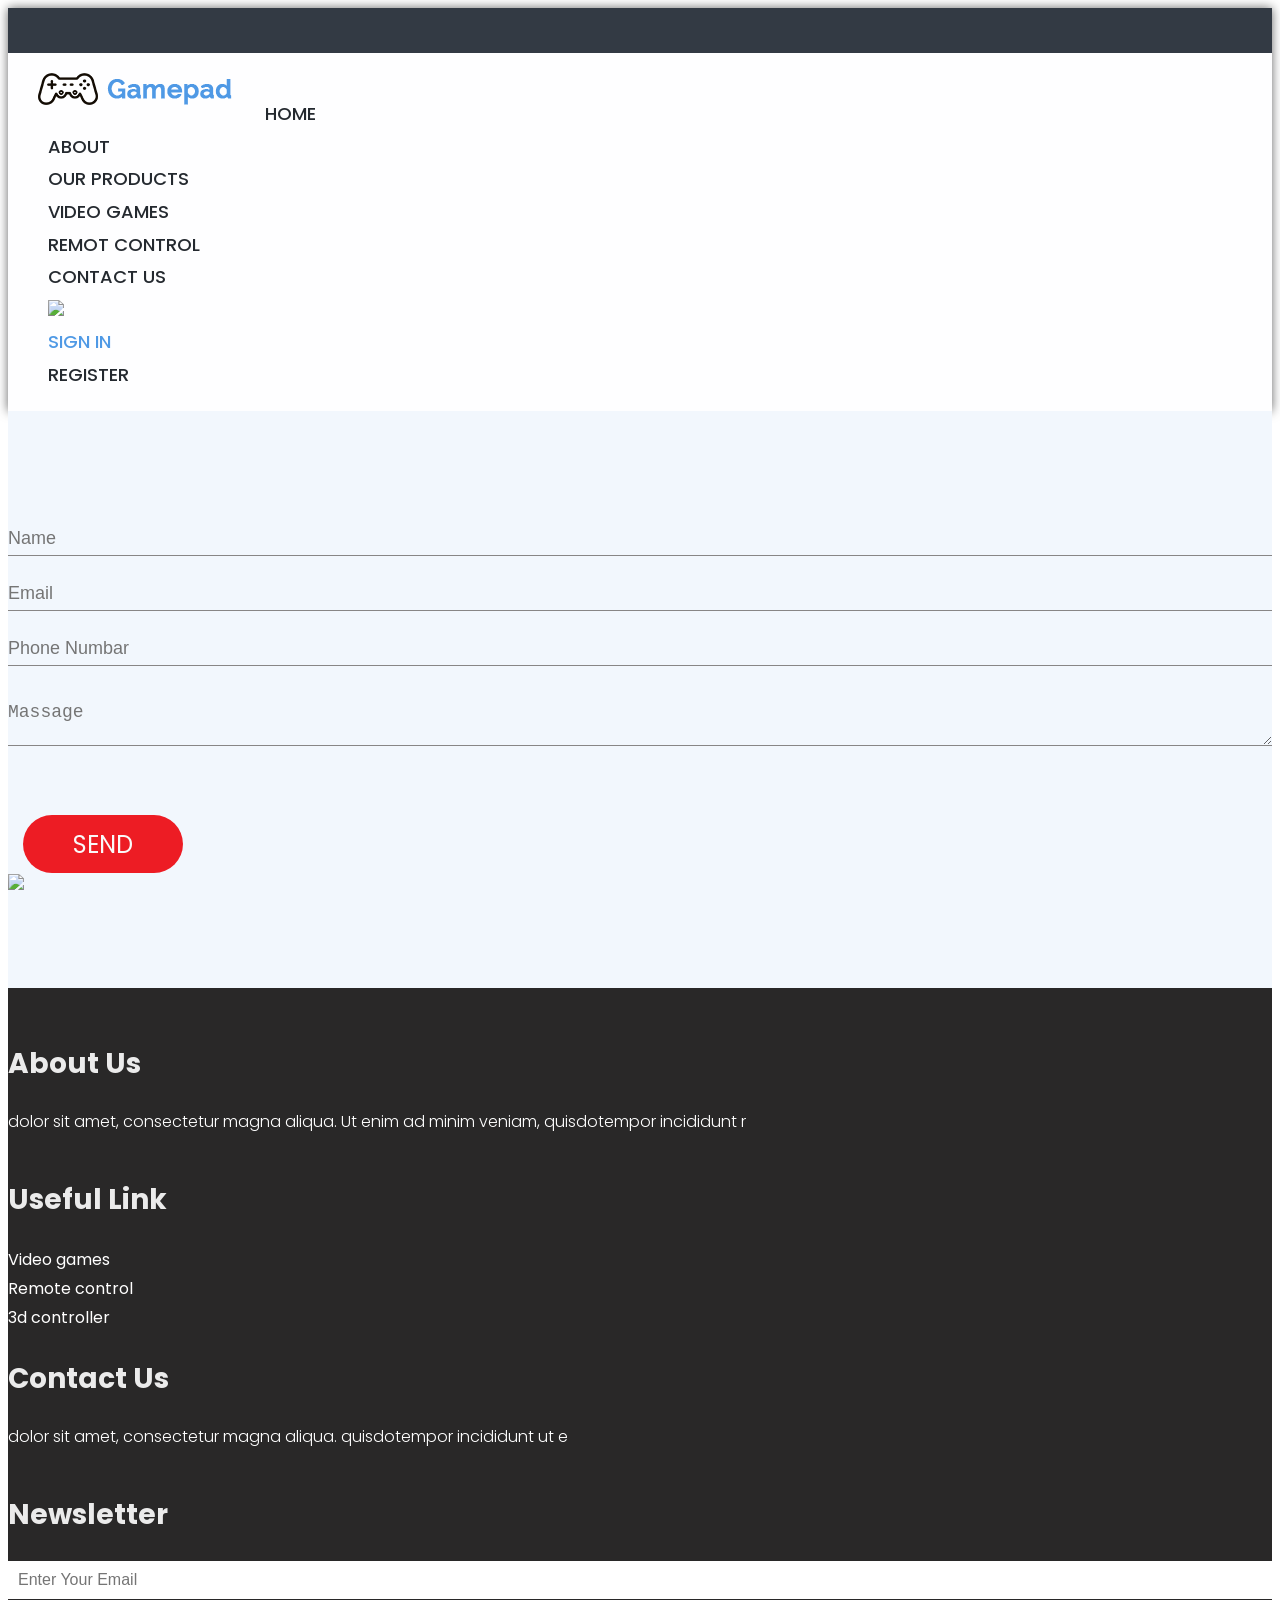
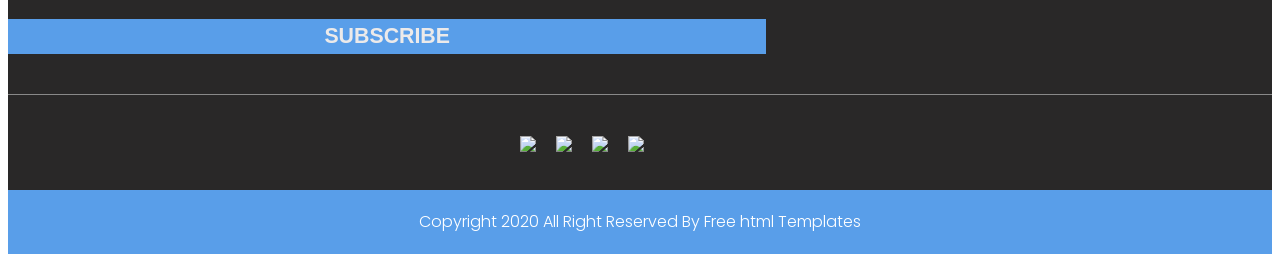
==== contact.html @ f6b79b17 "new science" ====
<!DOCTYPE html>
<html lang="en">
<head>
<!-- basic -->
<meta charset="utf-8">
<meta http-equiv="X-UA-Compatible" content="IE=edge">
<meta name="viewport" content="width=device-width, initial-scale=1">
<!-- mobile metas -->
<meta name="viewport" content="width=device-width, initial-scale=1">
<meta name="viewport" content="initial-scale=1, maximum-scale=1">
<!-- site metas -->
<title>Contact</title>
<meta name="keywords" content="">
<meta name="description" content="">
<meta name="author" content="">	
<!-- bootstrap css -->
<link rel="stylesheet" type="text/css" href="css/bootstrap.min.css">
<!-- style css -->
<link rel="stylesheet" type="text/css" href="css/style.css">
<!-- Responsive-->
<link rel="stylesheet" href="css/responsive.css">
<!-- fevicon -->
<link rel="icon" href="images/fevicon.png" type="image/gif" />
<!-- Scrollbar Custom CSS -->
<link rel="stylesheet" href="css/jquery.mCustomScrollbar.min.css">
<!-- Tweaks for older IEs-->
<link rel="stylesheet" href="https://netdna.bootstrapcdn.com/font-awesome/4.0.3/css/font-awesome.css">
<!-- owl stylesheets --> 
<link rel="stylesheet" href="css/owl.carousel.min.css">
<link rel="stylesheet" href="css/owl.theme.default.min.css">
<link rel="stylesheet" href="https://cdnjs.cloudflare.com/ajax/libs/fancybox/2.1.5/jquery.fancybox.min.css" media="screen">
</head>
<body>
	<!-- header section start -->
	<div class="header_section">
		<nav class="navbar navbar-expand-lg navbar-light bg-light">
            <div class="logo"><a href="index.html"><img src="images/logo.png"></a></div>
            <button class="navbar-toggler" type="button" data-toggle="collapse" data-target="#navbarSupportedContent" aria-controls="navbarSupportedContent" aria-expanded="false" aria-label="Toggle navigation">
              <span class="navbar-toggler-icon"></span>
            </button>
            <div class="collapse navbar-collapse" id="navbarSupportedContent">
              <ul class="navbar-nav mr-auto">
                <li class="nav-item">
                  <a class="nav-link" href="index.html">HOME</a>
                </li>
                <li class="nav-item">
                  <a class="nav-link" href="about.html">ABOUT</a>
                </li>
                <li class="nav-item">
                  <a class="nav-link" href="product.html">OUR PRODUCTS</a>
                </li>
                <li class="nav-item">
                  <a class="nav-link" href="video.html">VIDEO GAMES</a>
                </li>
                <li class="nav-item">
                  <a class="nav-link" href="remot.html">REMOT CONTROL</a>
                </li>
                <li class="nav-item">
                  <a class="nav-link" href="contact.html">CONTACT US</a>
                </li>
                <li class="nav-item">
                  <a class="nav-link" href="#"><img src="images/search-icon.png"></a>
                </li>
                <li class="nav-item active">
                  <a class="nav-link" href="#">SIGN IN</a>
                </li>
                <li class="nav-item">
                  <a class="nav-link" href="#">REGISTER</a>
                </li>
              </ul>
            </div>
        </nav>
	</div>
	<!-- header section end -->
  <!-- contact section start -->
  <div class="contact_section layout_padding padding_top_0">
    <div class="container">
      <div class="row">
        <div class="col-md-6">
          <div class="email_box">
                    <div class="input_main">
                       <div class="container">
                          <form action="/action_page.php">
                            <div class="form-group">
                              <input type="text" class="email-bt" placeholder="Name" name="Name">
                            </div>
                            <div class="form-group">
                              <input type="text" class="email-bt" placeholder="Email" name="Name">
                            </div>
                            <div class="form-group">
                              <input type="text" class="email-bt" placeholder="Phone Numbar" name="Email">
                            </div>
                            
                            <div class="form-group">
                                <textarea class="massage-bt" placeholder="Massage" rows="5" id="comment" name="Massage"></textarea>
                            </div>
                          </form>   
                       </div> 
                        <div class="main_bt"><a href="#">SEND</a></div>                  
                    </div>
                 </div>
        </div>
        <div class="col-md-6">
          <div class="image_6"><img src="images/img-6.png"></div>
        </div>
      </div>
    </div>
  </div>
  <!-- contact section end -->
  <!-- footer section start -->
  <div class="section_footer ">
      <div class="container"> 
          <div class="footer_section_2">
            <div class="row">
                <div class="col-sm-6 col-md-6 col-lg-3">
                  <h2 class="account_text">About Us</h2>
                  <p class="ipsum_text_2">dolor sit amet, consectetur magna aliqua. Ut enim ad minim veniam, quisdotempor incididunt r</p>
                </div>
                <div class="col-sm-6 col-md-6 col-lg-3">
                  <h2 class="account_text">Useful Link</h2>
                  <div class="useful_link">
                    <ul>
                      <li><a href="#">Video games</a></li>
                      <li><a href="#">Remote control</a></li>
                      <li><a href="#">3d controller</a></li>
                    </ul>
                  </div>
                </div>
                <div class="col-sm-6 col-md-6 col-lg-3">
                <h2 class="account_text">Contact Us</h2>
                <p class="ipsum_text_2">dolor sit amet, consectetur magna aliqua. quisdotempor incididunt ut e </p>
                </div>
          <div class="col-sm-6 col-md-6 col-lg-3">
            <h2 class="account_text">Newsletter</h2>
            <input type="" class="email_text" placeholder="Enter Your Email" name="Enter Your Email">
            <button class="subscribr_bt">SUBSCRIBE</button>
          </div>
        </div>
      </div>
      <div class="social_icon">
        <ul>
          <li><a href="#"><img src="images/fb-icon.png"></a></li>
          <li><a href="#"><img src="images/twitter-icon.png"></a></li>
          <li><a href="#"><img src="images/linkdin-icon.png"></a></li>
          <li><a href="#"><img src="images/instagram-icon.png"></a></li>
        </ul>
      </div>
    </div>
  </div>
  <!-- footer section end -->
  <!-- copyright section start -->
  <div class="copyright_section">
    <div class="container">
      <p class="copyright_text">Copyright 2020 All Right Reserved By <a href="https://html.design/"> Free html Templates</p>
    </div>
  </div>
  <!-- copyright section end -->
  <!-- Javascript files-->
    <script src="js/jquery.min.js"></script>
    <script src="js/popper.min.js"></script>
    <script src="js/bootstrap.bundle.min.js"></script>
    <script src="js/jquery-3.0.0.min.js"></script>
    <script src="js/plugin.js"></script>
    <!-- sidebar -->
    <script src="js/jquery.mCustomScrollbar.concat.min.js"></script>
    <script src="js/custom.js"></script>
    <!-- javascript --> 
    <script src="js/owl.carousel.js"></script>
    <script src="https:cdnjs.cloudflare.com/ajax/libs/fancybox/2.1.5/jquery.fancybox.min.js"></script>
    <script>
    $(document).ready(function(){
    $(".fancybox").fancybox({
        openEffect: "none",
        closeEffect: "none"
        });
    </script>
</body>
</html>
---- css/style.css ----
/*--------------------------------------------------------------------- File Name: style.css ---------------------------------------------------------------------*/


/*--------------------------------------------------------------------- import Fonts ---------------------------------------------------------------------*/

@import url('https://fonts.googleapis.com/css?family=Rajdhani:300,400,500,600,700');
@import url('https://fonts.googleapis.com/css?family=Poppins:100,100i,200,200i,300,300i,400,400i,500,500i,600,600i,700,700i,800,800i,900,900i');
@font-face {
font-family: "Righteous";
src: url("../fonts/Righteous-Regular.ttf");
src: url("../fonts/Lato-Regular.ttf");
}
/*****---------------------------------------- 1) font-family: 'Rajdhani', sans-serif;
 2) font-family: 'Poppins', sans-serif;
 ----------------------------------------*****/


/*--------------------------------------------------------------------- import Files ---------------------------------------------------------------------*/

@import url(animate.min.css);
@import url(normalize.css);
@import url(icomoon.css);
@import url(css/font-awesome.min.css);
@import url(meanmenu.css);
@import url(owl.carousel.min.css);
@import url(swiper.min.css);
@import url(slick.css);
@import url(jquery.fancybox.min.css);
@import url(jquery-ui.css);
@import url(nice-select.css);

/*--------------------------------------------------------------------- skeleton ---------------------------------------------------------------------*/

* {
     box-sizing: border-box !important;
     transition: ease all 0.5s;
}

html {
     scroll-behavior: smooth;
}

body {
     color: #666666;
     font-size: 14px;
     font-family:Poppins;
     line-height: 1.80857;
     font-weight: normal;
     overflow-x: hidden;
}

a {
     color: #1f1f1f;
     text-decoration: none !important;
     outline: none !important;
     -webkit-transition: all .3s ease-in-out;
     -moz-transition: all .3s ease-in-out;
     -ms-transition: all .3s ease-in-out;
     -o-transition: all .3s ease-in-out;
     transition: all .3s ease-in-out;
}

h1,
h2,
h3,
h4,
h5,
h6 {
     letter-spacing: 0;
     font-weight: normal;
     position: relative;
     padding: 0 0 10px 0;
     font-weight: normal;
     line-height: normal;
     color: #111111;
     margin: 0
}

h1 {
     font-size: 24px
}

h2 {
     font-size: 22px
}

h3 {
     font-size: 18px
}

h4 {
     font-size: 16px
}

h5 {
     font-size: 14px
}

h6 {
     font-size: 13px
}

*,
*::after,
*::before {
     -webkit-box-sizing: border-box;
     -moz-box-sizing: border-box;
     box-sizing: border-box;
}

h1 a,
h2 a,
h3 a,
h4 a,
h5 a,
h6 a {
     color: #212121;
     text-decoration: none!important;
     opacity: 1
}

button:focus {
     outline: none;
}

ul,
li,
ol {
     margin: 0px;
     padding: 0px;
     list-style: none;
}

p {
     margin: 20px;
     font-weight: 300;
     font-size: 15px;
     line-height: 24px;
}

a {
     color: #222222;
     text-decoration: none;
     outline: none !important;
}

a,
.btn {
     text-decoration: none !important;
     outline: none !important;
     -webkit-transition: all .3s ease-in-out;
     -moz-transition: all .3s ease-in-out;
     -ms-transition: all .3s ease-in-out;
     -o-transition: all .3s ease-in-out;
     transition: all .3s ease-in-out;
}

img {
     max-width: 100%;
     height: auto;
}

 :focus {
     outline: 0;
}

.paddind_bottom_0 {
     padding-bottom: 0 !important;
}

.btn-custom {
     margin-top: 20px;
     background-color: transparent !important;
     border: 2px solid #ddd;
     padding: 12px 40px;
     font-size: 16px;
}

.lead {
     font-size: 18px;
     line-height: 30px;
     color: #767676;
     margin: 0;
     padding: 0;
}

.form-control:focus {
     border-color: #ffffff !important;
     box-shadow: 0 0 0 .2rem rgba(255, 255, 255, .25);
}

.navbar-form input {
     border: none !important;
}

.badge {
     font-weight: 500;
}

blockquote {
     margin: 20px 0 20px;
     padding: 30px;
}

button {
     border: 0;
     margin: 0;
     padding: 0;
     cursor: pointer;
}

.full {
     float: left;
     width: 100%;
}

.layout_padding {
     padding-top: 90px;
     padding-bottom: 0px;
}

.padding_0{
     padding: 0px;
}

.logo {
    width: 18%;
    float: left;
}
.navbar {
    padding: 20px 30px;
}
.navbar-expand-lg .navbar-nav .nav-link {
    padding-right: 10px;
    padding-left: 10px;
    font-size: 18px;
}
.bg-light {
    background-color: #fefeff !important;
    box-shadow: 0px 0px 10px 0px;
    border-top: 45px solid #333a44;
}
.navbar-light .navbar-nav .nav-link {
    color: #24292f;
    font-weight: 500;
}
.navbar-light .navbar-nav .nav-link:focus, .navbar-light .navbar-nav .nav-link:hover {
    color: #4f99e5;
}

.navbar-light .navbar-nav .active>.nav-link, .navbar-light .navbar-nav .nav-link.active, .navbar-light .navbar-nav .nav-link.show, .navbar-light .navbar-nav .show>.nav-link {
    color: #4f99e5;
}

.banner_section {
    width: 100%;
    float: left;
    background-image: url(../images/banner-bg.png);
    height: auto;
    padding-bottom: 200px;
    background-size: cover;
}
.image_1 {
    width: 100%;
    float: left;
    padding-top: 40px;
}

.video_text{
    width: 100%;
    float: left;
    font-size: 50px;
    color: #fefeff;
    font-weight: 600;
    text-transform: uppercase;

}
.controller_text {
    width: 100%;
    float: left;
    font-size: 70px;
    color: #599ee9;
    font-weight: 600;
    text-transform: uppercase;
    line-height: 50px;
}
.banner_text {
    width: 100%;
    float: left;
    font-size: 16px;
    color: #fefeff;
    font-weight: 500;
    margin-left: 0px;
    padding-top: 50px;
}

.shop_bt {
    width: 35%;
    float: left;
    font-size: 18px;
    text-align: center;
    background-color: #fcfcfd;
    color: #191919;
    border-left: 10px solid #599ee9;
    border-radius: 30px;
    border-right: 10px solid #599ee9;
    border-top: 4px solid #599ee9;
    border-bottom: 4px solid #599ee9;
    padding: 5px 0px;
    margin-top: 40px;
}

.shop_bt a{
    color: #191919;
}
.shop_bt a:hover{
    color: #599ee9;
}

#my_slider a.carousel-control-prev {
    position: absolute;
    left: 15px;
    top: 115%;
    background-color: #599ee9;
}
#my_slider .carousel-control-prev, #my_slider .carousel-control-next {
    width: 65px;
    height: 65px;
    background: #ffffff;
    opacity: 1;
    font-size: 30px;
    color: #000;
    border-radius: 100px;
}

#my_slider .carousel-control-prev:hover, #my_slider .carousel-control-next:hover, #my_slider .carousel-control-prev:focus, #my_slider .carousel-control-next:focus {
    background: #599ee9;
    color: #fff;
}
#my_slider a.carousel-control-next {
    position: absolute;
    left:100px;
    top: 115%;
}

.about_section{
    width: 100%;
    float: left;
    background-color: #f2f7fd;
    height: auto;
    padding-bottom: 90px;
}

.image_2 {
    width: 100%;
    float: left;
    padding-top: 50px;
}

.about_text{
    width: 100%;
    float: left;
    font-size: 50px;
    color: #2d343e;
    font-weight: 600;
    text-transform: uppercase;
    text-align: right;
}

.lorem_text{
    width: 100%;
    float: left;
    font-size: 16px;
    color: #2d343e;
    margin-left: 0px;
    text-align: right;
}

.shop_bt_2 {
    width: 35%;
    float: right;
    font-size: 18px;
    text-align: center;
    background-color: #fcfcfd;
    color: #191919;
    border-left: 10px solid #599ee9;
    border-radius: 30px;
    border-right: 10px solid #599ee9;
    border-top: 4px solid #599ee9;
    border-bottom: 4px solid #599ee9;
    padding: 5px 0px;
    margin-top: 40px;
}

.shop_bt_2 a{
    color: #191919;
}
.shop_bt_2 a:hover{
    color: #599ee9;
}

.product_section{
    width: 100%;
    float: left;
}
.product_section_2 {
    width: 100%;
    float: left;
}

.product_text{
    width: 100%;
    float: left;
    font-size: 50px;
    color: #24292f;
    font-weight: 600;
    text-transform: uppercase;
    text-align: center;
}

.long_text{
    width: 100%;
    float: left;
    font-size: 16px;
    color: #363636;
    margin-left: 0px;
    text-align: center;
}
.price_text {
    width: 100%;
    float: left;
    font-size: 30px;
    color: #5ca0e9;
    font-weight: 600;
    text-transform: uppercase;
    text-align: center;
    padding-top: 40px;
}

.game_text {
    width: 100%;
    float: left;
    font-size: 30px;
    color: #2d343e;
    text-align: center;
}

.see_main{
    width: 17%;
    margin: 0 auto;
    text-align: center;
}

.see_bt {
    width: 100%;
    float: right;
    font-size: 18px;
    text-align: center;
    background-color: #fcfcfd;
    color: #191919;
    border-left: 10px solid #599ee9;
    border-radius: 30px;
    border-right: 10px solid #599ee9;
    border-top: 4px solid #599ee9;
    border-bottom: 4px solid #599ee9;
    padding: 5px 0px;
    margin-top: 40px;
}

.see_bt a{
    color: #191919;
}
.see_bt a:hover{
    color: #599ee9;
}

.video_section{
    width: 100%;
    float: left;
    background-image: url(../images/video-bg.png);
    height: auto;
    margin-top: 90px;
}

.video_text_2{
    width: 100%;
    float: left;
    font-size: 50px;
    color: #599ee9;
    font-weight: 600;
    text-transform: uppercase;

}
.controller_text_2 {
    width: 100%;
    float: left;
    font-size: 58px;
    color: #fefeff;
    font-weight: 600;
    text-transform: uppercase;
    line-height: 50px;
}
.banner_text_2 {
    width: 100%;
    float: left;
    font-size: 16px;
    color: #fefeff;
    font-weight: 500;
    margin-left: 0px;
    padding-top: 50px;
}

.testimonial_section{
    width: 100%;
    float: left;
}
.testimonial_text{
    width: 100%;
    float: left;
    font-size: 46px;
    font-weight: bold;
    text-align: center;
    color: #191919;
    text-transform: uppercase;
}

.ipsum_text{
    width: 100%;
    float: left;
    font-size: 16px;
    color: #191919;
    text-align: center;
    margin-left: 0px;
}

.testimonial_section_2 {
    width: 100%;
    float: left;
    padding-top: 50px;
}
.box_main {
    width: 75%;
    margin: 0 auto;
    text-align: center;
    border: 2px solid #424242;
    padding: 40px;
    border-radius: 20px;
    display: flow-root;
}

.quote_icon{
    width: 100%;
    float: left;
    text-align: left;
}

.dolor_text {
    width: 100%;
    float: left;
    font-size: 16px;
    color: #191919;
    text-align: left;
    margin-left: 0;
}

.client_main{
    width: 45%;
    float: left;
    background-color: #599ee9;
    height: auto;
}

.client_left{
    width: 50%;
    float: left;
    text-align: left;
}

.client_right {
    width: 50%;
    float: left;
    text-align: left;
    padding-top: 25px;
    position: relative;
    left: -60px;
}

.images_5{
    width: 100%;
    float: left;
    padding-left: 15px;
}

.sandy_text{
    width: 100%;
    float: left;
    font-size: 20px;
    color: #fefeff;
}

.sandy_text_1{
    width: 100%;
    float: left;
    font-size: 18px;
    color: #191919;
    margin-left: 0px;
    margin-top: 0px;
}

.contact_section{
    width: 100%;
    float: left;
    background-color: #f2f7fd;
    height: auto;
    padding-bottom: 90px;
    margin-top: 90px;
}

.image_6{
    width: 100%;
    float: left;
}

.email_box {
    width: 100%;
    float: left;
    /* background-color: #ffffff; */
    /* border-radius: 20px; */
    height: auto;
    /* padding: 50px 20px; */
    /* opacity: 0.80; */
}

.email-bt {
    color: #000000;
    width: 100%;
    height: 55px;
    font-size: 18px;
    padding: 20px 20px 0px 0px;
    background: transparent;
    border: 0px;
    border-bottom: 1px solid #888686;
}

.massage-bt {
    color: #000000;
    width: 100%;
    height: 80px;
    font-size: 18px;
    padding: 36px 20px 10px 0px;
    background: transparent;
    border: 0px;
    border-bottom: 1px solid #888686;
}

.send_btn {
    padding-left: 15px;
    width: 100%;
    margin: 0 auto;
    text-align: center;
}

.main_bt {
    background: #ed1c24;
    border: none;
    color: #faf9f9;
    width: 160px;
    height: 58px;
    font-size: 24px;
    padding-top: 3px;
    border-radius: 30px;
    margin-left: 15px;
    text-align: center;
    padding-top: 8px;
    margin-top: 60px;
}
.main_bt a {
    color: #faf9f9;
}

.main_bt a:hover{
    color: #000;
}

.ipsum_text_2 {
    width: 100%;
    float: left;
    font-size: 16px;
    color: #ffffff;
    margin-left: 0px;
    margin-top: 0px;
}

.section_footer {
    width: 100%;
    float: left;
    background-color: rgb(41, 40, 40);
    height: auto;
    padding-top: 30px;
    padding-bottom: 30px;
}

.account_text {
    width: 100%;
    float: left;
    font-size: 28px;
    color: rgb(235, 235, 235);
    font-weight: bold;
    padding: 25px 0px;
}

.email_text {
    width: 100%;
    float: left;
    font-size: 12pt;
    color: #eceaea;
    background-color: #ffffff;
    padding: 10px;
    border: 0px;
}

.subscribr_bt {
    width: 60%;
    float: left;
    font-size: 16pt;
    color: #eceaea;
    background-color: #599ee9;
    padding: 5px 0px;
    border: 0px;
    text-align: center;
    margin-top: 20px;
    font-weight: 600;
}

.useful_link{
    width: 100%;
    float: left;
}
.useful_link ul{
    margin: 0px;
    padding: 0px;
}

.useful_link li{
    color: #ffffff;
    font-size: 16px;
}

.useful_link li a{
    color: #ffffff;
}

.useful_link li a:hover{
    color: #599ee9;
}

.footer_section_2 {
    width: 100%;
    float: left;
    border-bottom: 1px solid #898989;
    padding-bottom: 40px;
}

.social_icon {
    width: 19%;
    margin: 0 auto;
    text-align: center;
}

.social_icon ul{
    margin: 0px;
    padding: 0px;
}

.social_icon li {
    float: left;
    padding-right: 20px;
    padding-top: 40px;
}

.copyright_section{
    width: 100%;
    float: left;
    background-color: #599ee9;
    height: auto;
}

.copyright_text{
    width: 100%;
    float: left;
    font-size: 16px;
    color: #ffffff;
    text-align: center;
    margin-left: 0px;
}

.copyright_text a{
    color: #ffffff;
}

.copyright_text a:hover{
    color: #000;
}


.margin_top_0{
    margin-top: 90px;
}

.padding_top_0{
    margin-top: 0px;
}

.margin_top_2{
    margin-top: 90px;
}

.padding_video_0{
    margin-top: 0px; 
}
---- css/responsive.css ----
/*--------------------------------------------------------------------- File Name: responsive.css ---------------------------------------------------------------------*/


/*------------------------------------------------------------------- 991px x 768px ---------------------------------------------------------------------*/

@media only screen and (min-width: 768px) and (max-width: 991px) {
    
    .header-search {
        padding: 15px 0px;
    }
}


/*------------------------------------------------------------------- 767px x 599px ---------------------------------------------------------------------*/

@media only screen and (min-width: 599px) and (max-width: 767px) {
    .logo {
        text-align: center;
    }
    .cart-content-right {
        padding-bottom: 5px;
    }
    .mg {
        margin: 0px 0px;
    }
    .menu-area-main {
        height: 256px;
        overflow-y: auto;
    }
    .megamenu>.row [class*="col-"] {
        padding: 0px;
    }
    .menu-area-main .megamenu .men-cat {
        padding: 0px 15px;
    }
    .menu-area-main .megamenu .women-cat {
        padding: 0px 15px;
    }
    .menu-area-main .megamenu .el-cat {
        padding: 0px 15px;
    }
    .mean-container .mean-nav ul li a.mean-expand {
        height: 19px;
    }
    .category-box.women-box {
        display: none;
    }
    .cart-box {
        display: inline-block;
        margin: 0px 30px;
    }
    .wish-box {
        float: none;
        margin: 0px 30px;
        display: inline-block;
    }
    .menu-add {
        display: none;
    }
    .category-box {
        display: none;
    }
    .mean-container .mean-nav ul li ol {
        padding: 0px;
    }
    .mean-container .mean-nav ul li a {
        padding: 10px 20px;
        width: 94.8%;
    }
    .mean-container .mean-nav ul li li a {
        width: 92%;
        padding: 1em 4%;
    }
    .mean-container .mean-nav ul li li li a {
        width: 100%;
    }
    .header-search {
        padding: 15px 0px;
    }
    #collapseFilter.d-md-block {
        padding: 30px 0px;
    }
}


/*------------------------------------------------------------------- 599px x 280px ---------------------------------------------------------------------*/

@media only screen and (min-width: 280px) and (max-width: 599px) {
    .cart-content-right {
        padding-bottom: 5px;
    }
    .megamenu>.row [class*="col-"] {
        padding: 0px;
    }
    .menu-area-main .megamenu .men-cat {
        padding: 0px 15px;
    }
    .menu-area-main .megamenu .women-cat {
        padding: 0px 15px;
    }
    .menu-area-main .megamenu .el-cat {
        padding: 0px 15px;
    }
    .mean-container .mean-nav ul li a {
        padding: 1em 4%;
        width: 92%;
    }
    .mean-container .mean-nav ul li li a {
        width: 90%;
        padding: 1em 5%;
    }
    .mean-container .sub-full.megamenu-categories ol li a {
        padding: 5px 0px;
        text-transform: capitalize;
        width: 100%;
    }
    .megamenu .sub-full.megamenu-categories .women-box .banner-up-text a {
        width: auto;
        border: none;
        float: none;
    }
    .menu-area-main {
        height: 45px;
        overflow-y: auto;
    }
    .mean-container .mean-nav ul li a.mean-expand {
        top: 0;
    }





}

@media (min-width: 992px) and (max-width: 1199px) {
    
    .titlepage h2::after {width: 58%;}
    .about-box .titlepage h2::after {
        width: 52%;
right: -221px;
    }
    .Nursery-img .text-box h3 {padding: 111px 50px;}
    .contact .titlepage h2::after {
    left: -650px;
width: 30%;
   }

.video_text { font-size: 43px; }
.controller_text { font-size: 46px; }
.banner_text { padding-top: 0px; }
#my_slider a.carousel-control-next { display: none; }
#my_slider a.carousel-control-prev { display: none; }
.banner_section { padding-bottom: 90px; }
.about_section { padding-top: 0px; }
.product_text { font-size: 37px; }
.video_text_2 { font-size: 37px; }
.controller_text_2 { font-size: 31px; }
.banner_text_2 { padding-top: 0px; }
.video_section { padding-bottom: 80px; }
.testimonial_text { font-size: 40px; }
.client_right { left: -30px; }
.image_6 { margin-top: 50px; }
.social_icon { width: 70%; }
.social_icon ul { display: inline-flex; }
.section_footer { margin-top: 0px; }
.navbar-expand-lg .navbar-nav .nav-link {
    padding-right: 5px;
    padding-left: 10px;
    font-size: 14px;
}





}

@media (min-width: 768px) and (max-width: 991px) {
    .main-menu ul > li a {padding: 7px 6px ; }
    .main-menu ul>li a { font-size: 14px;}


    .banner-main .carousel-caption h1 {

        font-size: 36px;
        padding-top: 0px;
    }
    .banner-main .carousel-caption p {

        margin-bottom: 7px;
        display: none;
    }
    .main { width: 15%;}
    .info_icon { min-width: 10%;}
    #main_slider a.carousel-control-prev {
    display: none;
    }
    .btn_main { margin-top: 58px; width: 65%;}
    #main_slider a.carousel-control-next {
    display: none;
    }
    .sporrt_text { margin-top: 0px; font-size: 24px;}
    .email_btn { padding: 41px;}
    .btn-primary {max-width: 144px; }
    .titlepage h2::after {width: 79%;}
    .about-box .titlepage h2::after {width: 73%;
       right: -88px;
    }
    .contact .titlepage h2::after {
        left: -403px;
        width: 41%;
    }
    .paddimg-right {
        padding-right: 15px;
    }
    .paddimg-left {
         padding-left: 15px;
    }

.logo { width: 60%; }
.video_text { font-size: 43px; }
.controller_text { font-size: 46px; }
.banner_text { padding-top: 0px; }
.shop_bt { width: 45%; }
#my_slider a.carousel-control-next { display: none; }
#my_slider a.carousel-control-prev { display: none; }
.banner_section { padding-bottom: 90px; }
.about_section { padding-top: 0px; }
.shop_bt_2 { width: 45%; }
.product_text { font-size: 37px; }
.see_main { width: 25%; }
.video_text_2 { font-size: 37px; }
.controller_text_2 { font-size: 31px; }
.banner_text_2 { padding-top: 0px; }
.video_section { padding-bottom: 80px; }
.testimonial_text { font-size: 40px; }
.box_main { width: 100%; padding: 20px;}
.client_main { width: 65%; }
.client_right { left: -14px; }
.image_6 { margin-top: 50px; }
.social_icon { width: 70%; }
.social_icon ul { display: inline-flex; }
.section_footer { margin-top: 0px; }



}

@media (min-width: 576px) and (max-width: 767px) {
    .last {display: none;}
    .banner-main .carousel-caption {top: 0%;}
.titlepage h2 {
font-size: 42px;
display: block; 
}
#main_slider a.carousel-control-prev {
    position: absolute;
    left: 25%;
    top: 64%;
    display: none;
}
.btn_main { margin-top: 58px; width: 80%;}
#main_slider a.carousel-control-next {
    position: absolute;
    left: 50px;
    top: 64%;
    display: none;
}
.btn-primary {
    margin-top: 0px;
    margin-left: -7px;
}

.banner-main .carousel-caption h1 {
    font-size: 50px;
}
.titlepage h2::after {
width: 88%;
}

.about-box .titlepage h2::after {width: 45%;
right: -281px;}
.sporrt_text { margin-top: 0px;}
.Nursery-img .text-box h3 {
font-size: 36px;
padding: 126px 40px;
}
.main {
    width: 20%;}

.contact .titlepage h2::after {
    left: -234px;
    width: 55%;
}

.logo { width: 60%; }
.video_text { font-size: 43px; }
.controller_text { font-size: 46px; }
.banner_text { padding-top: 0px; }
.shop_bt { width: 30%; }
#my_slider a.carousel-control-next { display: none; }
#my_slider a.carousel-control-prev { display: none; }
.banner_section { padding-bottom: 90px; }
.about_section { padding-top: 0px; }
.shop_bt_2 { width: 30%; }
.product_text { font-size: 37px; }
.see_main { width: 30%; }
.video_text_2 { font-size: 37px; }
.controller_text_2 { font-size: 31px; }
.banner_text_2 { padding-top: 0px; }
.video_section { padding-bottom: 80px; }
.testimonial_text { font-size: 40px; }
.box_main { width: 100%; padding: 20px;}
.client_main { width: 65%; }
.client_right { left: -14px; }
.image_6 { margin-top: 50px; }
.social_icon { width: 70%; }
.social_icon ul { display: inline-flex; }

} 


@media (max-width: 575px) {
    .last { display: none; }
    .carousel-caption {display: none;} 
.header { padding-top: 0px; }
.btn-primary {max-width: 126px;
margin-right: 2px;
font-size: 14px;}
.banner-main .carousel-caption h1 {font-size: 30px; line-height: 38px;}
.titlepage h2 {
    font-size: 27px;
}
.sporrt_text{ 
     font-size: 23px; 
     margin-top: 0px;
}
.main {
    width: 100%;
}
.btn_main {
    margin-top: 30px;
    padding-bottom: 30px;
    width: 55%;}

#main_slider a.carousel-control-prev {
    position: absolute;
    left: 175px;
    top: 90%;
    display: none;
}

#main_slider a.carousel-control-next {
    position: absolute;
    left: 236px;
    top: 90%;
    display: none;
}

.titlepage h2::after {
    width: 93%;
}
    .about-box .titlepage h2::after {
        width: 238px;
        right: -50px;
    }
 .Gallery .titlepage h2 {
    font-size: 47px;
 }
    .Gallery .titlepage h2::after {
        width: 89%;
    }

    .paddimg-right {
    padding-right: 15px;
}
.paddimg-left {
    padding-left: 15px;
}
.Nursery-img .text-box h3 {
font-size: 23px;
padding: 30px 14px;

}

.contact .titlepage h2::after {

    left: -8px;
    width: 281px;
}
.footer .headinga span {
font-size: 16px;

}
.menu-bottom {
    margin-bottom: 45px;
}
ul.link li {

    padding: 8px 12px;
    padding-bottom: 0px; 
}


.logo { width: 60%; }
.video_text { font-size: 43px; }
.controller_text { font-size: 46px; }
.banner_text { padding-top: 0px; }
.shop_bt { width: 135px; }
#my_slider a.carousel-control-next { display: none; }
#my_slider a.carousel-control-prev { display: none; }
.banner_section { padding-bottom: 90px; }
.about_section { padding-top: 0px; }
.shop_bt_2 { width: 135px; }
.product_text { font-size: 37px; }
.see_main { width: 135px; }
.video_text_2 { font-size: 37px; }
.controller_text_2 { font-size: 31px; }
.banner_text_2 { padding-top: 0px; }
.video_section { padding-bottom: 80px; }
.testimonial_text { font-size: 40px; }
.box_main { width: 100%; padding: 20px;}
.client_main { width: 100%; }
.client_right { left: -14px; }
.image_6 { margin-top: 50px; text-align: center; }
.social_icon { width: 70%; }
.social_icon ul { display: inline-flex; }
.subscribr_bt { width: 140px; }
.image_2 { text-align: center; }
.margin_top_2 { margin-top: 0px; }







}
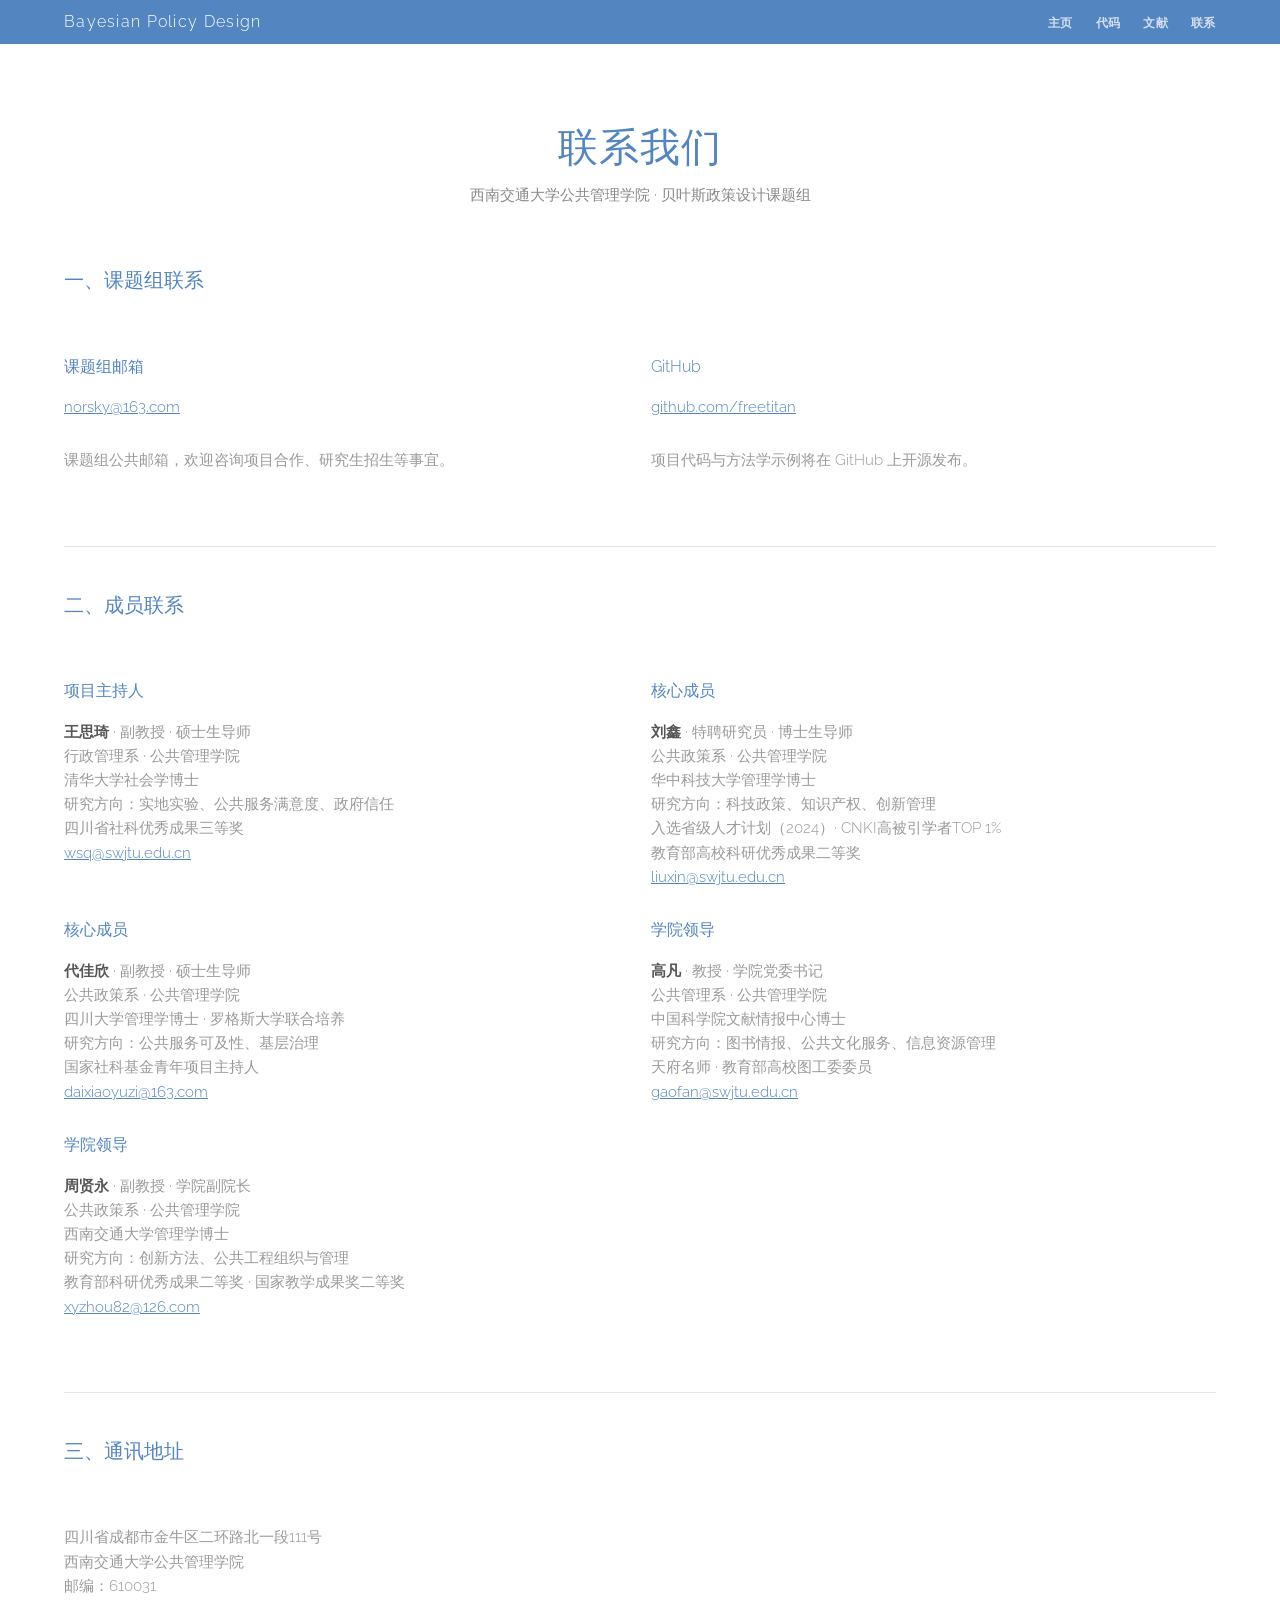
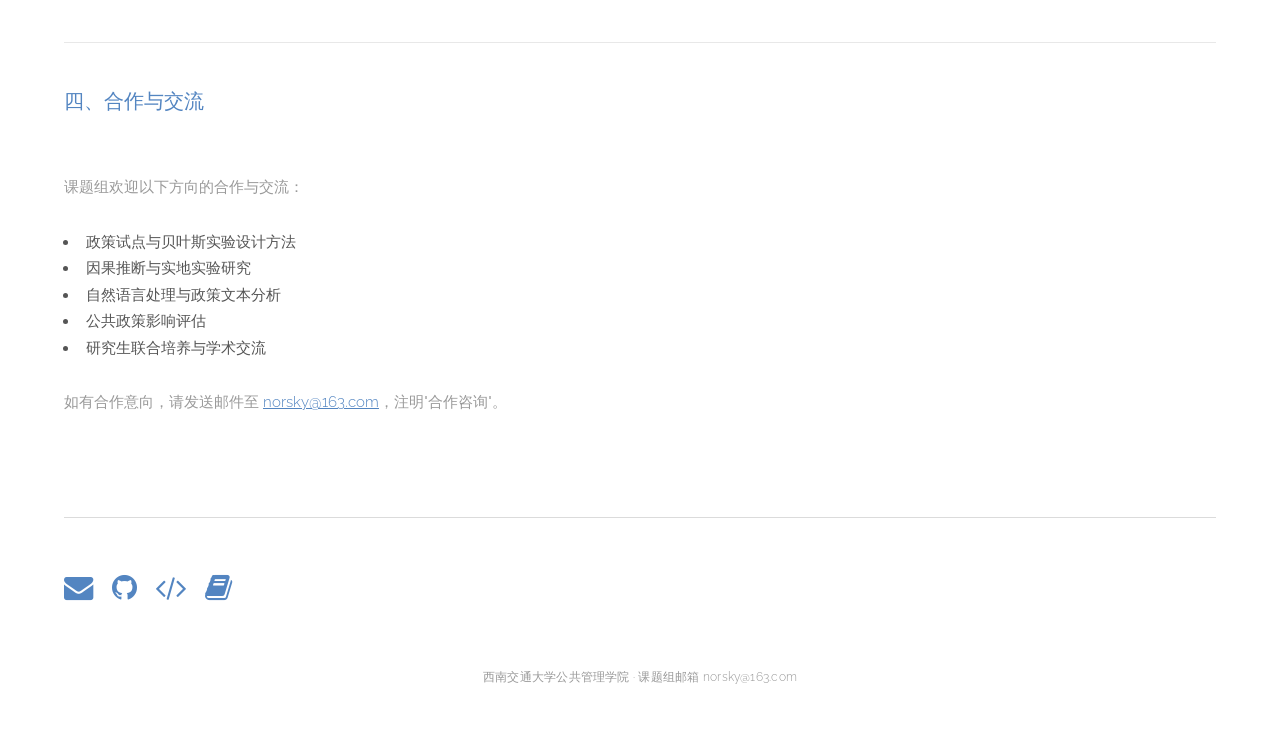
==== commit e41a34e5: "更新团队成员信息、照片、美化页面样式并新增联系页面" ====
--- a/contact.html
+++ b/contact.html
@@ -1,178 +1,140 @@
-<!DOCTYPE html>
-<html lang="en">
-<head>
-<!-- basic -->
-<meta charset="utf-8">
-<meta http-equiv="X-UA-Compatible" content="IE=edge">
-<meta name="viewport" content="width=device-width, initial-scale=1">
-<!-- mobile metas -->
-<meta name="viewport" content="width=device-width, initial-scale=1">
-<meta name="viewport" content="initial-scale=1, maximum-scale=1">
-<!-- site metas -->
-<title>Contact</title>
-<meta name="keywords" content="">
-<meta name="description" content="">
-<meta name="author" content="">	
-<!-- bootstrap css -->
-<link rel="stylesheet" type="text/css" href="css/bootstrap.min.css">
-<!-- style css -->
-<link rel="stylesheet" type="text/css" href="css/style.css">
-<!-- Responsive-->
-<link rel="stylesheet" href="css/responsive.css">
-<!-- fevicon -->
-<link rel="icon" href="images/fevicon.png" type="image/gif" />
-<!-- Scrollbar Custom CSS -->
-<link rel="stylesheet" href="css/jquery.mCustomScrollbar.min.css">
-<!-- Tweaks for older IEs-->
-<link rel="stylesheet" href="https://netdna.bootstrapcdn.com/font-awesome/4.0.3/css/font-awesome.css">
-<!-- owl stylesheets --> 
-<link rel="stylesheet" href="css/owl.carousel.min.css">
-<link rel="stylesheet" href="css/owl.theme.default.min.css">
-<link rel="stylesheet" href="https://cdnjs.cloudflare.com/ajax/libs/fancybox/2.1.5/jquery.fancybox.min.css" media="screen">
-</head>
-<body>
-	<!-- header section start -->
-	<div class="header_section">
-		<nav class="navbar navbar-expand-lg navbar-light bg-light">
-            <div class="logo"><a href="index.html"><img src="images/logo.png"></a></div>
-            <button class="navbar-toggler" type="button" data-toggle="collapse" data-target="#navbarSupportedContent" aria-controls="navbarSupportedContent" aria-expanded="false" aria-label="Toggle navigation">
-              <span class="navbar-toggler-icon"></span>
-            </button>
-            <div class="collapse navbar-collapse" id="navbarSupportedContent">
-              <ul class="navbar-nav mr-auto">
-                <li class="nav-item">
-                  <a class="nav-link" href="index.html">HOME</a>
-                </li>
-                <li class="nav-item">
-                  <a class="nav-link" href="about.html">ABOUT</a>
-                </li>
-                <li class="nav-item">
-                  <a class="nav-link" href="product.html">OUR PRODUCTS</a>
-                </li>
-                <li class="nav-item">
-                  <a class="nav-link" href="video.html">VIDEO GAMES</a>
-                </li>
-                <li class="nav-item">
-                  <a class="nav-link" href="remot.html">REMOT CONTROL</a>
-                </li>
-                <li class="nav-item">
-                  <a class="nav-link" href="contact.html">CONTACT US</a>
-                </li>
-                <li class="nav-item">
-                  <a class="nav-link" href="#"><img src="images/search-icon.png"></a>
-                </li>
-                <li class="nav-item active">
-                  <a class="nav-link" href="#">SIGN IN</a>
-                </li>
-                <li class="nav-item">
-                  <a class="nav-link" href="#">REGISTER</a>
-                </li>
-              </ul>
+<!DOCTYPE HTML>
+<!--
+	Theory by TEMPLATED
+	templated.co @templatedco
+	Released for free under the Creative Commons Attribution 3.0 license (templated.co/license)
+--><html lang="zh"><head><title>联系 · Bayesian Policy Design</title><meta charset="utf-8"><meta name="description" content="联系方式：西南交通大学公共管理学院贝叶斯政策设计课题组，欢迎合作与交流。"><meta name="robots" content="index, follow, max-image-preview:large, max-snippet:-1, max-video-preview:-1"><meta name="viewport" content="width=device-width, initial-scale=1"><link rel="stylesheet" href="assets/css/main.css"></head><body class="subpage">
+
+<!-- Header -->
+<header id="header"><div class="inner">
+        <a href="index.html" class="logo">Bayesian Policy Design</a>
+        <nav id="nav"><a href="index.html">主页</a>
+            <a href="generic.html">代码</a>
+            <a href="elements.html">文献</a>
+            <a href="contact.html">联系</a>
+        </nav><a href="#navPanel" class="navPanelToggle"><span class="fa fa-bars"></span></a>
+    </div>
+</header><!-- Main --><section id="main" class="wrapper"><div class="inner">
+
+        <header class="align-center">
+            <h2>联系我们</h2>
+            <p>西南交通大学公共管理学院 · 贝叶斯政策设计课题组</p>
+        </header>
+
+        <!-- 联系方式 -->
+        <section>
+            <header><h3>一、课题组联系</h3></header>
+            <div class="row">
+                <div class="6u 12u$(small)">
+                    <h4>课题组邮箱</h4>
+                    <p><a href="mailto:norsky@163.com">norsky@163.com</a></p>
+                    <p>课题组公共邮箱，欢迎咨询项目合作、研究生招生等事宜。</p>
+                </div>
+                <div class="6u$ 12u$(small)">
+                    <h4>GitHub</h4>
+                    <p><a href="https://github.com/freetitan" target="_blank">github.com/freetitan</a></p>
+                    <p>项目代码与方法学示例将在 GitHub 上开源发布。</p>
+                </div>
             </div>
-        </nav>
-	</div>
-	<!-- header section end -->
-  <!-- contact section start -->
-  <div class="contact_section layout_padding padding_top_0">
-    <div class="container">
-      <div class="row">
-        <div class="col-md-6">
-          <div class="email_box">
-                    <div class="input_main">
-                       <div class="container">
-                          <form action="/action_page.php">
-                            <div class="form-group">
-                              <input type="text" class="email-bt" placeholder="Name" name="Name">
-                            </div>
-                            <div class="form-group">
-                              <input type="text" class="email-bt" placeholder="Email" name="Name">
-                            </div>
-                            <div class="form-group">
-                              <input type="text" class="email-bt" placeholder="Phone Numbar" name="Email">
-                            </div>
-                            
-                            <div class="form-group">
-                                <textarea class="massage-bt" placeholder="Massage" rows="5" id="comment" name="Massage"></textarea>
-                            </div>
-                          </form>   
-                       </div> 
-                        <div class="main_bt"><a href="#">SEND</a></div>                  
-                    </div>
-                 </div>
-        </div>
-        <div class="col-md-6">
-          <div class="image_6"><img src="images/img-6.png"></div>
-        </div>
-      </div>
+        </section>
+
+        <hr class="major">
+
+        <!-- 成员联系 -->
+        <section>
+            <header><h3>二、成员联系</h3></header>
+            <div class="row">
+                <div class="6u 12u$(small)">
+                    <h4>项目主持人</h4>
+                    <p><strong>王思琦</strong> · 副教授 · 硕士生导师<br>
+                    行政管理系 · 公共管理学院<br>
+                    清华大学社会学博士<br>
+                    研究方向：实地实验、公共服务满意度、政府信任<br>
+                    四川省社科优秀成果三等奖<br>
+                    <a href="mailto:wsq@swjtu.edu.cn">wsq@swjtu.edu.cn</a></p>
+                </div>
+                <div class="6u$ 12u$(small)">
+                    <h4>核心成员</h4>
+                    <p><strong>刘鑫</strong> · 特聘研究员 · 博士生导师<br>
+                    公共政策系 · 公共管理学院<br>
+                    华中科技大学管理学博士<br>
+                    研究方向：科技政策、知识产权、创新管理<br>
+                    入选省级人才计划（2024）· CNKI高被引学者TOP 1%<br>
+                    教育部高校科研优秀成果二等奖<br>
+                    <a href="mailto:liuxin@swjtu.edu.cn">liuxin@swjtu.edu.cn</a></p>
+                </div>
+            </div>
+            <div class="row">
+                <div class="6u 12u$(small)">
+                    <h4>核心成员</h4>
+                    <p><strong>代佳欣</strong> · 副教授 · 硕士生导师<br>
+                    公共政策系 · 公共管理学院<br>
+                    四川大学管理学博士 · 罗格斯大学联合培养<br>
+                    研究方向：公共服务可及性、基层治理<br>
+                    国家社科基金青年项目主持人<br>
+                    <a href="mailto:daixiaoyuzi@163.com">daixiaoyuzi@163.com</a></p>
+                </div>
+                <div class="6u$ 12u$(small)">
+                    <h4>学院领导</h4>
+                    <p><strong>高凡</strong> · 教授 · 学院党委书记<br>
+                    公共管理系 · 公共管理学院<br>
+                    中国科学院文献情报中心博士<br>
+                    研究方向：图书情报、公共文化服务、信息资源管理<br>
+                    天府名师 · 教育部高校图工委委员<br>
+                    <a href="mailto:gaofan@swjtu.edu.cn">gaofan@swjtu.edu.cn</a></p>
+                </div>
+            </div>
+            <div class="row">
+                <div class="6u 12u$(small)">
+                    <h4>学院领导</h4>
+                    <p><strong>周贤永</strong> · 副教授 · 学院副院长<br>
+                    公共政策系 · 公共管理学院<br>
+                    西南交通大学管理学博士<br>
+                    研究方向：创新方法、公共工程组织与管理<br>
+                    教育部科研优秀成果二等奖 · 国家教学成果奖二等奖<br>
+                    <a href="mailto:xyzhou82@126.com">xyzhou82@126.com</a></p>
+                </div>
+            </div>
+        </section>
+
+        <hr class="major">
+
+        <!-- 地址 -->
+        <section>
+            <header><h3>三、通讯地址</h3></header>
+            <p>四川省成都市金牛区二环路北一段111号<br>
+            西南交通大学公共管理学院<br>
+            邮编：610031</p>
+        </section>
+
+        <hr class="major">
+
+        <!-- 合作 -->
+        <section>
+            <header><h3>四、合作与交流</h3></header>
+            <p>课题组欢迎以下方向的合作与交流：</p>
+            <ul>
+                <li>政策试点与贝叶斯实验设计方法</li>
+                <li>因果推断与实地实验研究</li>
+                <li>自然语言处理与政策文本分析</li>
+                <li>公共政策影响评估</li>
+                <li>研究生联合培养与学术交流</li>
+            </ul>
+            <p>如有合作意向，请发送邮件至 <a href="mailto:norsky@163.com">norsky@163.com</a>，注明"合作咨询"。</p>
+        </section>
+
     </div>
-  </div>
-  <!-- contact section end -->
-  <!-- footer section start -->
-  <div class="section_footer ">
-      <div class="container"> 
-          <div class="footer_section_2">
-            <div class="row">
-                <div class="col-sm-6 col-md-6 col-lg-3">
-                  <h2 class="account_text">About Us</h2>
-                  <p class="ipsum_text_2">dolor sit amet, consectetur magna aliqua. Ut enim ad minim veniam, quisdotempor incididunt r</p>
-                </div>
-                <div class="col-sm-6 col-md-6 col-lg-3">
-                  <h2 class="account_text">Useful Link</h2>
-                  <div class="useful_link">
-                    <ul>
-                      <li><a href="#">Video games</a></li>
-                      <li><a href="#">Remote control</a></li>
-                      <li><a href="#">3d controller</a></li>
-                    </ul>
-                  </div>
-                </div>
-                <div class="col-sm-6 col-md-6 col-lg-3">
-                <h2 class="account_text">Contact Us</h2>
-                <p class="ipsum_text_2">dolor sit amet, consectetur magna aliqua. quisdotempor incididunt ut e </p>
-                </div>
-          <div class="col-sm-6 col-md-6 col-lg-3">
-            <h2 class="account_text">Newsletter</h2>
-            <input type="" class="email_text" placeholder="Enter Your Email" name="Enter Your Email">
-            <button class="subscribr_bt">SUBSCRIBE</button>
-          </div>
-        </div>
-      </div>
-      <div class="social_icon">
-        <ul>
-          <li><a href="#"><img src="images/fb-icon.png"></a></li>
-          <li><a href="#"><img src="images/twitter-icon.png"></a></li>
-          <li><a href="#"><img src="images/linkdin-icon.png"></a></li>
-          <li><a href="#"><img src="images/instagram-icon.png"></a></li>
-        </ul>
-      </div>
+</section><!-- Footer --><footer id="footer"><div class="inner">
+        <div class="flex">
+            <ul class="icons"><li><a href="mailto:norsky@163.com" class="icon fa-envelope"><span class="label">Email</span></a></li>
+                <li><a href="https://github.com/freetitan" class="icon fa-github"><span class="label">GitHub</span></a></li>
+                <li><a href="generic.html" class="icon fa-code"><span class="label">代码</span></a></li>
+                <li><a href="elements.html" class="icon fa-book"><span class="label">文献</span></a></li>
+            </ul></div>
     </div>
-  </div>
-  <!-- footer section end -->
-  <!-- copyright section start -->
-  <div class="copyright_section">
-    <div class="container">
-      <p class="copyright_text">Copyright 2020 All Right Reserved By <a href="https://html.design/"> Free html Templates</p>
-    </div>
-  </div>
-  <!-- copyright section end -->
-  <!-- Javascript files-->
-    <script src="js/jquery.min.js"></script>
-    <script src="js/popper.min.js"></script>
-    <script src="js/bootstrap.bundle.min.js"></script>
-    <script src="js/jquery-3.0.0.min.js"></script>
-    <script src="js/plugin.js"></script>
-    <!-- sidebar -->
-    <script src="js/jquery.mCustomScrollbar.concat.min.js"></script>
-    <script src="js/custom.js"></script>
-    <!-- javascript --> 
-    <script src="js/owl.carousel.js"></script>
-    <script src="https:cdnjs.cloudflare.com/ajax/libs/fancybox/2.1.5/jquery.fancybox.min.js"></script>
-    <script>
-    $(document).ready(function(){
-    $(".fancybox").fancybox({
-        openEffect: "none",
-        closeEffect: "none"
-        });
-    </script>
-</body>
-</html>+</footer><div class="copyright">
+    西南交通大学公共管理学院 · 课题组邮箱 norsky@163.com
+</div>
+
+<!-- Scripts -->
+<script src="assets/js/jquery.min.js"></script><script src="assets/js/skel.min.js"></script><script src="assets/js/util.js"></script><script src="assets/js/main.js"></script></body></html>
--- a/assets/css/main.css
+++ b/assets/css/main.css
@@ -0,0 +1,3348 @@
+@charset "UTF-8";
+@import url(font-awesome.min.css);
+@import "https://fonts.googleapis.com/css?family=Raleway:100,300,600";
+
+/*
+	Theory by TEMPLATED
+	templated.co @templatedco
+	Released for free under the Creative Commons Attribution 3.0 license (templated.co/license)
+*/
+
+/* Reset */
+
+	html, body, div, span, applet, object, iframe, h1, h2, h3, h4, h5, h6, p, blockquote, pre, a, abbr, acronym, address, big, cite, code, del, dfn, em, img, ins, kbd, q, s, samp, small, strike, strong, sub, sup, tt, var, b, u, i, center, dl, dt, dd, ol, ul, li, fieldset, form, label, legend, table, caption, tbody, tfoot, thead, tr, th, td, article, aside, canvas, details, embed, figure, figcaption, footer, header, hgroup, menu, nav, output, ruby, section, summary, time, mark, audio, video {
+		margin: 0;
+		padding: 0;
+		border: 0;
+		font-size: 100%;
+		font: inherit;
+		vertical-align: baseline;
+	}
+.image.fit img {
+	width: 100%;
+	height: auto;
+}
+	article, aside, details, figcaption, figure, footer, header, hgroup, menu, nav, section {
+		display: block;
+	}
+
+	body {
+		line-height: 1;
+	}
+
+	ol, ul {
+		list-style: none;
+	}
+
+	blockquote, q {
+		quotes: none;
+	}
+
+	blockquote:before, blockquote:after, q:before, q:after {
+		content: '';
+		content: none;
+	}
+
+	table {
+		border-collapse: collapse;
+		border-spacing: 0;
+	}
+
+	body {
+		-webkit-text-size-adjust: none;
+	}
+
+/* Box Model */
+
+	*, *:before, *:after {
+		-moz-box-sizing: border-box;
+		-webkit-box-sizing: border-box;
+		box-sizing: border-box;
+	}
+
+/* Containers */
+
+	.container {
+		margin-left: auto;
+		margin-right: auto;
+	}
+
+	.container.\31 25\25 {
+		width: 100%;
+		max-width: 100em;
+		min-width: 80em;
+	}
+
+	.container.\37 5\25 {
+		width: 60em;
+	}
+
+	.container.\35 0\25 {
+		width: 40em;
+	}
+
+	.container.\32 5\25 {
+		width: 20em;
+	}
+
+	.container {
+		width: 80em;
+	}
+
+	@media screen and (max-width: 1680px) {
+
+		.container.\31 25\25 {
+			width: 100%;
+			max-width: 100em;
+			min-width: 80em;
+		}
+
+		.container.\37 5\25 {
+			width: 60em;
+		}
+
+		.container.\35 0\25 {
+			width: 40em;
+		}
+
+		.container.\32 5\25 {
+			width: 20em;
+		}
+
+		.container {
+			width: 80em;
+		}
+
+	}
+
+	@media screen and (max-width: 1280px) {
+
+		.container.\31 25\25 {
+			width: 100%;
+			max-width: 81.25em;
+			min-width: 65em;
+		}
+
+		.container.\37 5\25 {
+			width: 48.75em;
+		}
+
+		.container.\35 0\25 {
+			width: 32.5em;
+		}
+
+		.container.\32 5\25 {
+			width: 16.25em;
+		}
+
+		.container {
+			width: 65em;
+		}
+
+	}
+
+	@media screen and (max-width: 980px) {
+
+		.container.\31 25\25 {
+			width: 100%;
+			max-width: 112.5%;
+			min-width: 90%;
+		}
+
+		.container.\37 5\25 {
+			width: 67.5%;
+		}
+
+		.container.\35 0\25 {
+			width: 45%;
+		}
+
+		.container.\32 5\25 {
+			width: 22.5%;
+		}
+
+		.container {
+			width: 90%;
+		}
+
+	}
+
+	@media screen and (max-width: 736px) {
+
+		.container.\31 25\25 {
+			width: 100%;
+			max-width: 112.5%;
+			min-width: 90%;
+		}
+
+		.container.\37 5\25 {
+			width: 67.5%;
+		}
+
+		.container.\35 0\25 {
+			width: 45%;
+		}
+
+		.container.\32 5\25 {
+			width: 22.5%;
+		}
+
+		.container {
+			width: 90% !important;
+		}
+
+	}
+
+	@media screen and (max-width: 480px) {
+
+		.container.\31 25\25 {
+			width: 100%;
+			max-width: 112.5%;
+			min-width: 90%;
+		}
+
+		.container.\37 5\25 {
+			width: 67.5%;
+		}
+
+		.container.\35 0\25 {
+			width: 45%;
+		}
+
+		.container.\32 5\25 {
+			width: 22.5%;
+		}
+
+		.container {
+			width: 90% !important;
+		}
+
+	}
+
+/* Grid */
+
+	.row {
+		border-bottom: solid 1px transparent;
+		-moz-box-sizing: border-box;
+		-webkit-box-sizing: border-box;
+		box-sizing: border-box;
+	}
+
+	.row > * {
+		float: left;
+		-moz-box-sizing: border-box;
+		-webkit-box-sizing: border-box;
+		box-sizing: border-box;
+	}
+
+	.row:after, .row:before {
+		content: '';
+		display: block;
+		clear: both;
+		height: 0;
+	}
+
+	.row.uniform > * > :first-child {
+		margin-top: 0;
+	}
+
+	.row.uniform > * > :last-child {
+		margin-bottom: 0;
+	}
+
+	.row.\30 \25 > * {
+		padding: 0 0 0 0em;
+	}
+
+	.row.\30 \25 {
+		margin: 0 0 -1px 0em;
+	}
+
+	.row.uniform.\30 \25 > * {
+		padding: 0em 0 0 0em;
+	}
+
+	.row.uniform.\30 \25 {
+		margin: 0em 0 -1px 0em;
+	}
+
+	.row > * {
+		padding: 0 0 0 2em;
+	}
+
+	.row {
+		margin: 0 0 -1px -2em;
+	}
+
+	.row.uniform > * {
+		padding: 2em 0 0 2em;
+	}
+
+	.row.uniform {
+		margin: -2em 0 -1px -2em;
+	}
+
+	.row.\32 00\25 > * {
+		padding: 0 0 0 4em;
+	}
+
+	.row.\32 00\25 {
+		margin: 0 0 -1px -4em;
+	}
+
+	.row.uniform.\32 00\25 > * {
+		padding: 4em 0 0 4em;
+	}
+
+	.row.uniform.\32 00\25 {
+		margin: -4em 0 -1px -4em;
+	}
+
+	.row.\31 50\25 > * {
+		padding: 0 0 0 3em;
+	}
+
+	.row.\31 50\25 {
+		margin: 0 0 -1px -3em;
+	}
+
+	.row.uniform.\31 50\25 > * {
+		padding: 3em 0 0 3em;
+	}
+
+	.row.uniform.\31 50\25 {
+		margin: -3em 0 -1px -3em;
+	}
+
+	.row.\35 0\25 > * {
+		padding: 0 0 0 1em;
+	}
+
+	.row.\35 0\25 {
+		margin: 0 0 -1px -1em;
+	}
+
+	.row.uniform.\35 0\25 > * {
+		padding: 1em 0 0 1em;
+	}
+
+	.row.uniform.\35 0\25 {
+		margin: -1em 0 -1px -1em;
+	}
+
+	.row.\32 5\25 > * {
+		padding: 0 0 0 0.5em;
+	}
+
+	.row.\32 5\25 {
+		margin: 0 0 -1px -0.5em;
+	}
+
+	.row.uniform.\32 5\25 > * {
+		padding: 0.5em 0 0 0.5em;
+	}
+
+	.row.uniform.\32 5\25 {
+		margin: -0.5em 0 -1px -0.5em;
+	}
+
+	.\31 2u, .\31 2u\24 {
+		width: 100%;
+		clear: none;
+		margin-left: 0;
+	}
+
+	.\31 1u, .\31 1u\24 {
+		width: 91.6666666667%;
+		clear: none;
+		margin-left: 0;
+	}
+
+	.\31 0u, .\31 0u\24 {
+		width: 83.3333333333%;
+		clear: none;
+		margin-left: 0;
+	}
+
+	.\39 u, .\39 u\24 {
+		width: 75%;
+		clear: none;
+		margin-left: 0;
+	}
+
+	.\38 u, .\38 u\24 {
+		width: 66.6666666667%;
+		clear: none;
+		margin-left: 0;
+	}
+
+	.\37 u, .\37 u\24 {
+		width: 58.3333333333%;
+		clear: none;
+		margin-left: 0;
+	}
+
+	.\36 u, .\36 u\24 {
+		width: 50%;
+		clear: none;
+		margin-left: 0;
+	}
+
+	.\35 u, .\35 u\24 {
+		width: 41.6666666667%;
+		clear: none;
+		margin-left: 0;
+	}
+
+	.\34 u, .\34 u\24 {
+		width: 33.3333333333%;
+		clear: none;
+		margin-left: 0;
+	}
+
+	.\33 u, .\33 u\24 {
+		width: 25%;
+		clear: none;
+		margin-left: 0;
+	}
+
+	.\32 u, .\32 u\24 {
+		width: 16.6666666667%;
+		clear: none;
+		margin-left: 0;
+	}
+
+	.\31 u, .\31 u\24 {
+		width: 8.3333333333%;
+		clear: none;
+		margin-left: 0;
+	}
+
+	.\31 2u\24 + *,
+	.\31 1u\24 + *,
+	.\31 0u\24 + *,
+	.\39 u\24 + *,
+	.\38 u\24 + *,
+	.\37 u\24 + *,
+	.\36 u\24 + *,
+	.\35 u\24 + *,
+	.\34 u\24 + *,
+	.\33 u\24 + *,
+	.\32 u\24 + *,
+	.\31 u\24 + * {
+		clear: left;
+	}
+
+	.\-11u {
+		margin-left: 91.66667%;
+	}
+
+	.\-10u {
+		margin-left: 83.33333%;
+	}
+
+	.\-9u {
+		margin-left: 75%;
+	}
+
+	.\-8u {
+		margin-left: 66.66667%;
+	}
+
+	.\-7u {
+		margin-left: 58.33333%;
+	}
+
+	.\-6u {
+		margin-left: 50%;
+	}
+
+	.\-5u {
+		margin-left: 41.66667%;
+	}
+
+	.\-4u {
+		margin-left: 33.33333%;
+	}
+
+	.\-3u {
+		margin-left: 25%;
+	}
+
+	.\-2u {
+		margin-left: 16.66667%;
+	}
+
+	.\-1u {
+		margin-left: 8.33333%;
+	}
+
+	@media screen and (max-width: 1680px) {
+
+		.row > * {
+			padding: 0 0 0 2em;
+		}
+
+		.row {
+			margin: 0 0 -1px -2em;
+		}
+
+		.row.uniform > * {
+			padding: 2em 0 0 2em;
+		}
+
+		.row.uniform {
+			margin: -2em 0 -1px -2em;
+		}
+
+		.row.\32 00\25 > * {
+			padding: 0 0 0 4em;
+		}
+
+		.row.\32 00\25 {
+			margin: 0 0 -1px -4em;
+		}
+
+		.row.uniform.\32 00\25 > * {
+			padding: 4em 0 0 4em;
+		}
+
+		.row.uniform.\32 00\25 {
+			margin: -4em 0 -1px -4em;
+		}
+
+		.row.\31 50\25 > * {
+			padding: 0 0 0 3em;
+		}
+
+		.row.\31 50\25 {
+			margin: 0 0 -1px -3em;
+		}
+
+		.row.uniform.\31 50\25 > * {
+			padding: 3em 0 0 3em;
+		}
+
+		.row.uniform.\31 50\25 {
+			margin: -3em 0 -1px -3em;
+		}
+
+		.row.\35 0\25 > * {
+			padding: 0 0 0 1em;
+		}
+
+		.row.\35 0\25 {
+			margin: 0 0 -1px -1em;
+		}
+
+		.row.uniform.\35 0\25 > * {
+			padding: 1em 0 0 1em;
+		}
+
+		.row.uniform.\35 0\25 {
+			margin: -1em 0 -1px -1em;
+		}
+
+		.row.\32 5\25 > * {
+			padding: 0 0 0 0.5em;
+		}
+
+		.row.\32 5\25 {
+			margin: 0 0 -1px -0.5em;
+		}
+
+		.row.uniform.\32 5\25 > * {
+			padding: 0.5em 0 0 0.5em;
+		}
+
+		.row.uniform.\32 5\25 {
+			margin: -0.5em 0 -1px -0.5em;
+		}
+
+		.\31 2u\28xlarge\29, .\31 2u\24\28xlarge\29 {
+			width: 100%;
+			clear: none;
+			margin-left: 0;
+		}
+
+		.\31 1u\28xlarge\29, .\31 1u\24\28xlarge\29 {
+			width: 91.6666666667%;
+			clear: none;
+			margin-left: 0;
+		}
+
+		.\31 0u\28xlarge\29, .\31 0u\24\28xlarge\29 {
+			width: 83.3333333333%;
+			clear: none;
+			margin-left: 0;
+		}
+
+		.\39 u\28xlarge\29, .\39 u\24\28xlarge\29 {
+			width: 75%;
+			clear: none;
+			margin-left: 0;
+		}
+
+		.\38 u\28xlarge\29, .\38 u\24\28xlarge\29 {
+			width: 66.6666666667%;
+			clear: none;
+			margin-left: 0;
+		}
+
+		.\37 u\28xlarge\29, .\37 u\24\28xlarge\29 {
+			width: 58.3333333333%;
+			clear: none;
+			margin-left: 0;
+		}
+
+		.\36 u\28xlarge\29, .\36 u\24\28xlarge\29 {
+			width: 50%;
+			clear: none;
+			margin-left: 0;
+		}
+
+		.\35 u\28xlarge\29, .\35 u\24\28xlarge\29 {
+			width: 41.6666666667%;
+			clear: none;
+			margin-left: 0;
+		}
+
+		.\34 u\28xlarge\29, .\34 u\24\28xlarge\29 {
+			width: 33.3333333333%;
+			clear: none;
+			margin-left: 0;
+		}
+
+		.\33 u\28xlarge\29, .\33 u\24\28xlarge\29 {
+			width: 25%;
+			clear: none;
+			margin-left: 0;
+		}
+
+		.\32 u\28xlarge\29, .\32 u\24\28xlarge\29 {
+			width: 16.6666666667%;
+			clear: none;
+			margin-left: 0;
+		}
+
+		.\31 u\28xlarge\29, .\31 u\24\28xlarge\29 {
+			width: 8.3333333333%;
+			clear: none;
+			margin-left: 0;
+		}
+
+		.\31 2u\24\28xlarge\29 + *,
+		.\31 1u\24\28xlarge\29 + *,
+		.\31 0u\24\28xlarge\29 + *,
+		.\39 u\24\28xlarge\29 + *,
+		.\38 u\24\28xlarge\29 + *,
+		.\37 u\24\28xlarge\29 + *,
+		.\36 u\24\28xlarge\29 + *,
+		.\35 u\24\28xlarge\29 + *,
+		.\34 u\24\28xlarge\29 + *,
+		.\33 u\24\28xlarge\29 + *,
+		.\32 u\24\28xlarge\29 + *,
+		.\31 u\24\28xlarge\29 + * {
+			clear: left;
+		}
+
+		.\-11u\28xlarge\29 {
+			margin-left: 91.66667%;
+		}
+
+		.\-10u\28xlarge\29 {
+			margin-left: 83.33333%;
+		}
+
+		.\-9u\28xlarge\29 {
+			margin-left: 75%;
+		}
+
+		.\-8u\28xlarge\29 {
+			margin-left: 66.66667%;
+		}
+
+		.\-7u\28xlarge\29 {
+			margin-left: 58.33333%;
+		}
+
+		.\-6u\28xlarge\29 {
+			margin-left: 50%;
+		}
+
+		.\-5u\28xlarge\29 {
+			margin-left: 41.66667%;
+		}
+
+		.\-4u\28xlarge\29 {
+			margin-left: 33.33333%;
+		}
+
+		.\-3u\28xlarge\29 {
+			margin-left: 25%;
+		}
+
+		.\-2u\28xlarge\29 {
+			margin-left: 16.66667%;
+		}
+
+		.\-1u\28xlarge\29 {
+			margin-left: 8.33333%;
+		}
+
+	}
+
+	@media screen and (max-width: 1280px) {
+
+		.row > * {
+			padding: 0 0 0 1.5em;
+		}
+
+		.row {
+			margin: 0 0 -1px -1.5em;
+		}
+
+		.row.uniform > * {
+			padding: 1.5em 0 0 1.5em;
+		}
+
+		.row.uniform {
+			margin: -1.5em 0 -1px -1.5em;
+		}
+
+		.row.\32 00\25 > * {
+			padding: 0 0 0 3em;
+		}
+
+		.row.\32 00\25 {
+			margin: 0 0 -1px -3em;
+		}
+
+		.row.uniform.\32 00\25 > * {
+			padding: 3em 0 0 3em;
+		}
+
+		.row.uniform.\32 00\25 {
+			margin: -3em 0 -1px -3em;
+		}
+
+		.row.\31 50\25 > * {
+			padding: 0 0 0 2.25em;
+		}
+
+		.row.\31 50\25 {
+			margin: 0 0 -1px -2.25em;
+		}
+
+		.row.uniform.\31 50\25 > * {
+			padding: 2.25em 0 0 2.25em;
+		}
+
+		.row.uniform.\31 50\25 {
+			margin: -2.25em 0 -1px -2.25em;
+		}
+
+		.row.\35 0\25 > * {
+			padding: 0 0 0 0.75em;
+		}
+
+		.row.\35 0\25 {
+			margin: 0 0 -1px -0.75em;
+		}
+
+		.row.uniform.\35 0\25 > * {
+			padding: 0.75em 0 0 0.75em;
+		}
+
+		.row.uniform.\35 0\25 {
+			margin: -0.75em 0 -1px -0.75em;
+		}
+
+		.row.\32 5\25 > * {
+			padding: 0 0 0 0.375em;
+		}
+
+		.row.\32 5\25 {
+			margin: 0 0 -1px -0.375em;
+		}
+
+		.row.uniform.\32 5\25 > * {
+			padding: 0.375em 0 0 0.375em;
+		}
+
+		.row.uniform.\32 5\25 {
+			margin: -0.375em 0 -1px -0.375em;
+		}
+
+		.\31 2u\28large\29, .\31 2u\24\28large\29 {
+			width: 100%;
+			clear: none;
+			margin-left: 0;
+		}
+
+		.\31 1u\28large\29, .\31 1u\24\28large\29 {
+			width: 91.6666666667%;
+			clear: none;
+			margin-left: 0;
+		}
+
+		.\31 0u\28large\29, .\31 0u\24\28large\29 {
+			width: 83.3333333333%;
+			clear: none;
+			margin-left: 0;
+		}
+
+		.\39 u\28large\29, .\39 u\24\28large\29 {
+			width: 75%;
+			clear: none;
+			margin-left: 0;
+		}
+
+		.\38 u\28large\29, .\38 u\24\28large\29 {
+			width: 66.6666666667%;
+			clear: none;
+			margin-left: 0;
+		}
+
+		.\37 u\28large\29, .\37 u\24\28large\29 {
+			width: 58.3333333333%;
+			clear: none;
+			margin-left: 0;
+		}
+
+		.\36 u\28large\29, .\36 u\24\28large\29 {
+			width: 50%;
+			clear: none;
+			margin-left: 0;
+		}
+
+		.\35 u\28large\29, .\35 u\24\28large\29 {
+			width: 41.6666666667%;
+			clear: none;
+			margin-left: 0;
+		}
+
+		.\34 u\28large\29, .\34 u\24\28large\29 {
+			width: 33.3333333333%;
+			clear: none;
+			margin-left: 0;
+		}
+
+		.\33 u\28large\29, .\33 u\24\28large\29 {
+			width: 25%;
+			clear: none;
+			margin-left: 0;
+		}
+
+		.\32 u\28large\29, .\32 u\24\28large\29 {
+			width: 16.6666666667%;
+			clear: none;
+			margin-left: 0;
+		}
+
+		.\31 u\28large\29, .\31 u\24\28large\29 {
+			width: 8.3333333333%;
+			clear: none;
+			margin-left: 0;
+		}
+
+		.\31 2u\24\28large\29 + *,
+		.\31 1u\24\28large\29 + *,
+		.\31 0u\24\28large\29 + *,
+		.\39 u\24\28large\29 + *,
+		.\38 u\24\28large\29 + *,
+		.\37 u\24\28large\29 + *,
+		.\36 u\24\28large\29 + *,
+		.\35 u\24\28large\29 + *,
+		.\34 u\24\28large\29 + *,
+		.\33 u\24\28large\29 + *,
+		.\32 u\24\28large\29 + *,
+		.\31 u\24\28large\29 + * {
+			clear: left;
+		}
+
+		.\-11u\28large\29 {
+			margin-left: 91.66667%;
+		}
+
+		.\-10u\28large\29 {
+			margin-left: 83.33333%;
+		}
+
+		.\-9u\28large\29 {
+			margin-left: 75%;
+		}
+
+		.\-8u\28large\29 {
+			margin-left: 66.66667%;
+		}
+
+		.\-7u\28large\29 {
+			margin-left: 58.33333%;
+		}
+
+		.\-6u\28large\29 {
+			margin-left: 50%;
+		}
+
+		.\-5u\28large\29 {
+			margin-left: 41.66667%;
+		}
+
+		.\-4u\28large\29 {
+			margin-left: 33.33333%;
+		}
+
+		.\-3u\28large\29 {
+			margin-left: 25%;
+		}
+
+		.\-2u\28large\29 {
+			margin-left: 16.66667%;
+		}
+
+		.\-1u\28large\29 {
+			margin-left: 8.33333%;
+		}
+
+	}
+
+	@media screen and (max-width: 980px) {
+
+		.row > * {
+			padding: 0 0 0 1.5em;
+		}
+
+		.row {
+			margin: 0 0 -1px -1.5em;
+		}
+
+		.row.uniform > * {
+			padding: 1.5em 0 0 1.5em;
+		}
+
+		.row.uniform {
+			margin: -1.5em 0 -1px -1.5em;
+		}
+
+		.row.\32 00\25 > * {
+			padding: 0 0 0 3em;
+		}
+
+		.row.\32 00\25 {
+			margin: 0 0 -1px -3em;
+		}
+
+		.row.uniform.\32 00\25 > * {
+			padding: 3em 0 0 3em;
+		}
+
+		.row.uniform.\32 00\25 {
+			margin: -3em 0 -1px -3em;
+		}
+
+		.row.\31 50\25 > * {
+			padding: 0 0 0 2.25em;
+		}
+
+		.row.\31 50\25 {
+			margin: 0 0 -1px -2.25em;
+		}
+
+		.row.uniform.\31 50\25 > * {
+			padding: 2.25em 0 0 2.25em;
+		}
+
+		.row.uniform.\31 50\25 {
+			margin: -2.25em 0 -1px -2.25em;
+		}
+
+		.row.\35 0\25 > * {
+			padding: 0 0 0 0.75em;
+		}
+
+		.row.\35 0\25 {
+			margin: 0 0 -1px -0.75em;
+		}
+
+		.row.uniform.\35 0\25 > * {
+			padding: 0.75em 0 0 0.75em;
+		}
+
+		.row.uniform.\35 0\25 {
+			margin: -0.75em 0 -1px -0.75em;
+		}
+
+		.row.\32 5\25 > * {
+			padding: 0 0 0 0.375em;
+		}
+
+		.row.\32 5\25 {
+			margin: 0 0 -1px -0.375em;
+		}
+
+		.row.uniform.\32 5\25 > * {
+			padding: 0.375em 0 0 0.375em;
+		}
+
+		.row.uniform.\32 5\25 {
+			margin: -0.375em 0 -1px -0.375em;
+		}
+
+		.\31 2u\28medium\29, .\31 2u\24\28medium\29 {
+			width: 100%;
+			clear: none;
+			margin-left: 0;
+		}
+
+		.\31 1u\28medium\29, .\31 1u\24\28medium\29 {
+			width: 91.6666666667%;
+			clear: none;
+			margin-left: 0;
+		}
+
+		.\31 0u\28medium\29, .\31 0u\24\28medium\29 {
+			width: 83.3333333333%;
+			clear: none;
+			margin-left: 0;
+		}
+
+		.\39 u\28medium\29, .\39 u\24\28medium\29 {
+			width: 75%;
+			clear: none;
+			margin-left: 0;
+		}
+
+		.\38 u\28medium\29, .\38 u\24\28medium\29 {
+			width: 66.6666666667%;
+			clear: none;
+			margin-left: 0;
+		}
+
+		.\37 u\28medium\29, .\37 u\24\28medium\29 {
+			width: 58.3333333333%;
+			clear: none;
+			margin-left: 0;
+		}
+
+		.\36 u\28medium\29, .\36 u\24\28medium\29 {
+			width: 50%;
+			clear: none;
+			margin-left: 0;
+		}
+
+		.\35 u\28medium\29, .\35 u\24\28medium\29 {
+			width: 41.6666666667%;
+			clear: none;
+			margin-left: 0;
+		}
+
+		.\34 u\28medium\29, .\34 u\24\28medium\29 {
+			width: 33.3333333333%;
+			clear: none;
+			margin-left: 0;
+		}
+
+		.\33 u\28medium\29, .\33 u\24\28medium\29 {
+			width: 25%;
+			clear: none;
+			margin-left: 0;
+		}
+
+		.\32 u\28medium\29, .\32 u\24\28medium\29 {
+			width: 16.6666666667%;
+			clear: none;
+			margin-left: 0;
+		}
+
+		.\31 u\28medium\29, .\31 u\24\28medium\29 {
+			width: 8.3333333333%;
+			clear: none;
+			margin-left: 0;
+		}
+
+		.\31 2u\24\28medium\29 + *,
+		.\31 1u\24\28medium\29 + *,
+		.\31 0u\24\28medium\29 + *,
+		.\39 u\24\28medium\29 + *,
+		.\38 u\24\28medium\29 + *,
+		.\37 u\24\28medium\29 + *,
+		.\36 u\24\28medium\29 + *,
+		.\35 u\24\28medium\29 + *,
+		.\34 u\24\28medium\29 + *,
+		.\33 u\24\28medium\29 + *,
+		.\32 u\24\28medium\29 + *,
+		.\31 u\24\28medium\29 + * {
+			clear: left;
+		}
+
+		.\-11u\28medium\29 {
+			margin-left: 91.66667%;
+		}
+
+		.\-10u\28medium\29 {
+			margin-left: 83.33333%;
+		}
+
+		.\-9u\28medium\29 {
+			margin-left: 75%;
+		}
+
+		.\-8u\28medium\29 {
+			margin-left: 66.66667%;
+		}
+
+		.\-7u\28medium\29 {
+			margin-left: 58.33333%;
+		}
+
+		.\-6u\28medium\29 {
+			margin-left: 50%;
+		}
+
+		.\-5u\28medium\29 {
+			margin-left: 41.66667%;
+		}
+
+		.\-4u\28medium\29 {
+			margin-left: 33.33333%;
+		}
+
+		.\-3u\28medium\29 {
+			margin-left: 25%;
+		}
+
+		.\-2u\28medium\29 {
+			margin-left: 16.66667%;
+		}
+
+		.\-1u\28medium\29 {
+			margin-left: 8.33333%;
+		}
+
+	}
+
+	@media screen and (max-width: 736px) {
+
+		.row > * {
+			padding: 0 0 0 1.25em;
+		}
+
+		.row {
+			margin: 0 0 -1px -1.25em;
+		}
+
+		.row.uniform > * {
+			padding: 1.25em 0 0 1.25em;
+		}
+
+		.row.uniform {
+			margin: -1.25em 0 -1px -1.25em;
+		}
+
+		.row.\32 00\25 > * {
+			padding: 0 0 0 2.5em;
+		}
+
+		.row.\32 00\25 {
+			margin: 0 0 -1px -2.5em;
+		}
+
+		.row.uniform.\32 00\25 > * {
+			padding: 2.5em 0 0 2.5em;
+		}
+
+		.row.uniform.\32 00\25 {
+			margin: -2.5em 0 -1px -2.5em;
+		}
+
+		.row.\31 50\25 > * {
+			padding: 0 0 0 1.875em;
+		}
+
+		.row.\31 50\25 {
+			margin: 0 0 -1px -1.875em;
+		}
+
+		.row.uniform.\31 50\25 > * {
+			padding: 1.875em 0 0 1.875em;
+		}
+
+		.row.uniform.\31 50\25 {
+			margin: -1.875em 0 -1px -1.875em;
+		}
+
+		.row.\35 0\25 > * {
+			padding: 0 0 0 0.625em;
+		}
+
+		.row.\35 0\25 {
+			margin: 0 0 -1px -0.625em;
+		}
+
+		.row.uniform.\35 0\25 > * {
+			padding: 0.625em 0 0 0.625em;
+		}
+
+		.row.uniform.\35 0\25 {
+			margin: -0.625em 0 -1px -0.625em;
+		}
+
+		.row.\32 5\25 > * {
+			padding: 0 0 0 0.3125em;
+		}
+
+		.row.\32 5\25 {
+			margin: 0 0 -1px -0.3125em;
+		}
+
+		.row.uniform.\32 5\25 > * {
+			padding: 0.3125em 0 0 0.3125em;
+		}
+
+		.row.uniform.\32 5\25 {
+			margin: -0.3125em 0 -1px -0.3125em;
+		}
+
+		.\31 2u\28small\29, .\31 2u\24\28small\29 {
+			width: 100%;
+			clear: none;
+			margin-left: 0;
+		}
+
+		.\31 1u\28small\29, .\31 1u\24\28small\29 {
+			width: 91.6666666667%;
+			clear: none;
+			margin-left: 0;
+		}
+
+		.\31 0u\28small\29, .\31 0u\24\28small\29 {
+			width: 83.3333333333%;
+			clear: none;
+			margin-left: 0;
+		}
+
+		.\39 u\28small\29, .\39 u\24\28small\29 {
+			width: 75%;
+			clear: none;
+			margin-left: 0;
+		}
+
+		.\38 u\28small\29, .\38 u\24\28small\29 {
+			width: 66.6666666667%;
+			clear: none;
+			margin-left: 0;
+		}
+
+		.\37 u\28small\29, .\37 u\24\28small\29 {
+			width: 58.3333333333%;
+			clear: none;
+			margin-left: 0;
+		}
+
+		.\36 u\28small\29, .\36 u\24\28small\29 {
+			width: 50%;
+			clear: none;
+			margin-left: 0;
+		}
+
+		.\35 u\28small\29, .\35 u\24\28small\29 {
+			width: 41.6666666667%;
+			clear: none;
+			margin-left: 0;
+		}
+
+		.\34 u\28small\29, .\34 u\24\28small\29 {
+			width: 33.3333333333%;
+			clear: none;
+			margin-left: 0;
+		}
+
+		.\33 u\28small\29, .\33 u\24\28small\29 {
+			width: 25%;
+			clear: none;
+			margin-left: 0;
+		}
+
+		.\32 u\28small\29, .\32 u\24\28small\29 {
+			width: 16.6666666667%;
+			clear: none;
+			margin-left: 0;
+		}
+
+		.\31 u\28small\29, .\31 u\24\28small\29 {
+			width: 8.3333333333%;
+			clear: none;
+			margin-left: 0;
+		}
+
+		.\31 2u\24\28small\29 + *,
+		.\31 1u\24\28small\29 + *,
+		.\31 0u\24\28small\29 + *,
+		.\39 u\24\28small\29 + *,
+		.\38 u\24\28small\29 + *,
+		.\37 u\24\28small\29 + *,
+		.\36 u\24\28small\29 + *,
+		.\35 u\24\28small\29 + *,
+		.\34 u\24\28small\29 + *,
+		.\33 u\24\28small\29 + *,
+		.\32 u\24\28small\29 + *,
+		.\31 u\24\28small\29 + * {
+			clear: left;
+		}
+
+		.\-11u\28small\29 {
+			margin-left: 91.66667%;
+		}
+
+		.\-10u\28small\29 {
+			margin-left: 83.33333%;
+		}
+
+		.\-9u\28small\29 {
+			margin-left: 75%;
+		}
+
+		.\-8u\28small\29 {
+			margin-left: 66.66667%;
+		}
+
+		.\-7u\28small\29 {
+			margin-left: 58.33333%;
+		}
+
+		.\-6u\28small\29 {
+			margin-left: 50%;
+		}
+
+		.\-5u\28small\29 {
+			margin-left: 41.66667%;
+		}
+
+		.\-4u\28small\29 {
+			margin-left: 33.33333%;
+		}
+
+		.\-3u\28small\29 {
+			margin-left: 25%;
+		}
+
+		.\-2u\28small\29 {
+			margin-left: 16.66667%;
+		}
+
+		.\-1u\28small\29 {
+			margin-left: 8.33333%;
+		}
+
+	}
+
+	@media screen and (max-width: 480px) {
+
+		.row > * {
+			padding: 0 0 0 1.25em;
+		}
+
+		.row {
+			margin: 0 0 -1px -1.25em;
+		}
+
+		.row.uniform > * {
+			padding: 1.25em 0 0 1.25em;
+		}
+
+		.row.uniform {
+			margin: -1.25em 0 -1px -1.25em;
+		}
+
+		.row.\32 00\25 > * {
+			padding: 0 0 0 2.5em;
+		}
+
+		.row.\32 00\25 {
+			margin: 0 0 -1px -2.5em;
+		}
+
+		.row.uniform.\32 00\25 > * {
+			padding: 2.5em 0 0 2.5em;
+		}
+
+		.row.uniform.\32 00\25 {
+			margin: -2.5em 0 -1px -2.5em;
+		}
+
+		.row.\31 50\25 > * {
+			padding: 0 0 0 1.875em;
+		}
+
+		.row.\31 50\25 {
+			margin: 0 0 -1px -1.875em;
+		}
+
+		.row.uniform.\31 50\25 > * {
+			padding: 1.875em 0 0 1.875em;
+		}
+
+		.row.uniform.\31 50\25 {
+			margin: -1.875em 0 -1px -1.875em;
+		}
+
+		.row.\35 0\25 > * {
+			padding: 0 0 0 0.625em;
+		}
+
+		.row.\35 0\25 {
+			margin: 0 0 -1px -0.625em;
+		}
+
+		.row.uniform.\35 0\25 > * {
+			padding: 0.625em 0 0 0.625em;
+		}
+
+		.row.uniform.\35 0\25 {
+			margin: -0.625em 0 -1px -0.625em;
+		}
+
+		.row.\32 5\25 > * {
+			padding: 0 0 0 0.3125em;
+		}
+
+		.row.\32 5\25 {
+			margin: 0 0 -1px -0.3125em;
+		}
+
+		.row.uniform.\32 5\25 > * {
+			padding: 0.3125em 0 0 0.3125em;
+		}
+
+		.row.uniform.\32 5\25 {
+			margin: -0.3125em 0 -1px -0.3125em;
+		}
+
+		.\31 2u\28xsmall\29, .\31 2u\24\28xsmall\29 {
+			width: 100%;
+			clear: none;
+			margin-left: 0;
+		}
+
+		.\31 1u\28xsmall\29, .\31 1u\24\28xsmall\29 {
+			width: 91.6666666667%;
+			clear: none;
+			margin-left: 0;
+		}
+
+		.\31 0u\28xsmall\29, .\31 0u\24\28xsmall\29 {
+			width: 83.3333333333%;
+			clear: none;
+			margin-left: 0;
+		}
+
+		.\39 u\28xsmall\29, .\39 u\24\28xsmall\29 {
+			width: 75%;
+			clear: none;
+			margin-left: 0;
+		}
+
+		.\38 u\28xsmall\29, .\38 u\24\28xsmall\29 {
+			width: 66.6666666667%;
+			clear: none;
+			margin-left: 0;
+		}
+
+		.\37 u\28xsmall\29, .\37 u\24\28xsmall\29 {
+			width: 58.3333333333%;
+			clear: none;
+			margin-left: 0;
+		}
+
+		.\36 u\28xsmall\29, .\36 u\24\28xsmall\29 {
+			width: 50%;
+			clear: none;
+			margin-left: 0;
+		}
+
+		.\35 u\28xsmall\29, .\35 u\24\28xsmall\29 {
+			width: 41.6666666667%;
+			clear: none;
+			margin-left: 0;
+		}
+
+		.\34 u\28xsmall\29, .\34 u\24\28xsmall\29 {
+			width: 33.3333333333%;
+			clear: none;
+			margin-left: 0;
+		}
+
+		.\33 u\28xsmall\29, .\33 u\24\28xsmall\29 {
+			width: 25%;
+			clear: none;
+			margin-left: 0;
+		}
+
+		.\32 u\28xsmall\29, .\32 u\24\28xsmall\29 {
+			width: 16.6666666667%;
+			clear: none;
+			margin-left: 0;
+		}
+
+		.\31 u\28xsmall\29, .\31 u\24\28xsmall\29 {
+			width: 8.3333333333%;
+			clear: none;
+			margin-left: 0;
+		}
+
+		.\31 2u\24\28xsmall\29 + *,
+		.\31 1u\24\28xsmall\29 + *,
+		.\31 0u\24\28xsmall\29 + *,
+		.\39 u\24\28xsmall\29 + *,
+		.\38 u\24\28xsmall\29 + *,
+		.\37 u\24\28xsmall\29 + *,
+		.\36 u\24\28xsmall\29 + *,
+		.\35 u\24\28xsmall\29 + *,
+		.\34 u\24\28xsmall\29 + *,
+		.\33 u\24\28xsmall\29 + *,
+		.\32 u\24\28xsmall\29 + *,
+		.\31 u\24\28xsmall\29 + * {
+			clear: left;
+		}
+
+		.\-11u\28xsmall\29 {
+			margin-left: 91.66667%;
+		}
+
+		.\-10u\28xsmall\29 {
+			margin-left: 83.33333%;
+		}
+
+		.\-9u\28xsmall\29 {
+			margin-left: 75%;
+		}
+
+		.\-8u\28xsmall\29 {
+			margin-left: 66.66667%;
+		}
+
+		.\-7u\28xsmall\29 {
+			margin-left: 58.33333%;
+		}
+
+		.\-6u\28xsmall\29 {
+			margin-left: 50%;
+		}
+
+		.\-5u\28xsmall\29 {
+			margin-left: 41.66667%;
+		}
+
+		.\-4u\28xsmall\29 {
+			margin-left: 33.33333%;
+		}
+
+		.\-3u\28xsmall\29 {
+			margin-left: 25%;
+		}
+
+		.\-2u\28xsmall\29 {
+			margin-left: 16.66667%;
+		}
+
+		.\-1u\28xsmall\29 {
+			margin-left: 8.33333%;
+		}
+
+	}
+
+/* Basic */
+
+	@-ms-viewport {
+		width: device-width;
+	}
+
+	body {
+		-ms-overflow-style: scrollbar;
+	}
+
+	@media screen and (max-width: 480px) {
+
+		html, body {
+			min-width: 320px;
+		}
+
+	}
+
+	body {
+		background: #fff;
+	}
+
+		body.is-loading *, body.is-loading *:before, body.is-loading *:after {
+			-moz-animation: none !important;
+			-webkit-animation: none !important;
+			-ms-animation: none !important;
+			animation: none !important;
+			-moz-transition: none !important;
+			-webkit-transition: none !important;
+			-ms-transition: none !important;
+			transition: none !important;
+		}
+
+/* Type */
+
+	body, input, select, textarea {
+		color: #9a9a9a;
+		font-family: "Raleway", Arial, Helvetica, sans-serif;
+		font-size: 13pt;
+		font-weight: 300;
+		line-height: 1.65;
+	}
+
+		@media screen and (max-width: 1680px) {
+
+			body, input, select, textarea {
+				font-size: 11pt;
+			}
+
+		}
+
+		@media screen and (max-width: 1280px) {
+
+			body, input, select, textarea {
+				font-size: 11pt;
+			}
+
+		}
+
+		@media screen and (max-width: 980px) {
+
+			body, input, select, textarea {
+				font-size: 12pt;
+			}
+
+		}
+
+		@media screen and (max-width: 736px) {
+
+			body, input, select, textarea {
+				font-size: 12pt;
+			}
+
+		}
+
+		@media screen and (max-width: 480px) {
+
+			body, input, select, textarea {
+				font-size: 12pt;
+			}
+
+		}
+
+	a {
+		color: #5385c1;
+		text-decoration: underline;
+	}
+
+		a:hover {
+			text-decoration: none;
+		}
+
+	strong, b {
+		color: #555;
+		font-weight: 600;
+	}
+
+	em, i {
+		font-style: italic;
+	}
+
+	p {
+		margin: 0 0 2em 0;
+	}
+
+	h1, h2, h3, h4, h5, h6 {
+		color: #5385c1;
+		font-weight: 300;
+		line-height: 1.5;
+		margin: 0 0 1em 0;
+	}
+
+		h1 a, h2 a, h3 a, h4 a, h5 a, h6 a {
+			color: inherit;
+			text-decoration: none;
+		}
+
+	h2 {
+		font-size: 1.75em;
+		font-weight: 100;
+	}
+
+	h3 {
+		font-size: 1.35em;
+	}
+
+	h4 {
+		font-size: 1.1em;
+	}
+
+	h5 {
+		font-size: 0.9em;
+	}
+
+	h6 {
+		font-size: 0.7em;
+	}
+
+	sub {
+		font-size: 0.8em;
+		position: relative;
+		top: 0.5em;
+	}
+
+	sup {
+		font-size: 0.8em;
+		position: relative;
+		top: -0.5em;
+	}
+
+	blockquote {
+		border-left: solid 4px #dbdbdb;
+		font-style: italic;
+		margin: 0 0 2em 0;
+		padding: 0.5em 0 0.5em 2em;
+	}
+
+	code {
+		background: rgba(144, 144, 144, 0.075);
+		border-radius: 0;
+		border: solid 1px #dbdbdb;
+		font-family: "Courier New", monospace;
+		font-size: 0.9em;
+		margin: 0 0.25em;
+		padding: 0.25em 0.65em;
+	}
+
+	pre {
+		-webkit-overflow-scrolling: touch;
+		font-family: "Courier New", monospace;
+		font-size: 0.9em;
+		margin: 0 0 2em 0;
+	}
+
+		pre code {
+			display: block;
+			line-height: 1.75;
+			padding: 1em 1.5em;
+			overflow-x: auto;
+		}
+
+	hr {
+		border: 0;
+		border-bottom: solid 1px #dbdbdb;
+		margin: 2em 0;
+	}
+
+		hr.major {
+			margin: 3em 0;
+		}
+
+	.align-left {
+		text-align: left;
+	}
+
+	.align-center {
+		text-align: center;
+	}
+
+	.align-right {
+		text-align: right;
+	}
+
+	.inner {
+		max-width: 75em;
+		margin: 0 auto;
+	}
+
+		@media screen and (max-width: 1280px) {
+
+			.inner {
+				max-width: 90%;
+			}
+
+		}
+
+		@media screen and (max-width: 480px) {
+
+			.inner {
+				max-width: 85%;
+			}
+
+		}
+
+/* Section/Article */
+
+	section.special, article.special {
+		text-align: center;
+	}
+
+		section.special article, article.special article {
+			text-align: left;
+		}
+
+	section.wrapper, article.wrapper {
+		padding: 6em 0;
+	}
+
+		section.wrapper header, article.wrapper header {
+			margin-bottom: 4em;
+		}
+
+			section.wrapper header h2, article.wrapper header h2 {
+				font-size: 2.75em;
+				margin: 0 0 .5em 0;
+			}
+
+			section.wrapper header p, article.wrapper header p {
+				font-size: 1em;
+			}
+
+		section.wrapper article header, article.wrapper article header {
+			margin: 0;
+		}
+
+		section.wrapper.style1, article.wrapper.style1 {
+			background: #5385c1;
+			color: #bacee6;
+		}
+
+			section.wrapper.style1 header h2, article.wrapper.style1 header h2 {
+				color: #fff;
+			}
+
+			section.wrapper.style1 header p, article.wrapper.style1 header p {
+				color: #bacee6;
+			}
+
+			section.wrapper.style1 h3, article.wrapper.style1 h3 {
+				color: #FFF;
+			}
+
+		@media screen and (max-width: 980px) {
+
+			section.wrapper, article.wrapper {
+				padding: 2em 0;
+			}
+
+		}
+
+		@media screen and (max-width: 736px) {
+
+			section.wrapper header, article.wrapper header {
+				margin-bottom: 2em;
+			}
+
+				section.wrapper header h2, article.wrapper header h2 {
+					font-size: 2em;
+				}
+
+				section.wrapper header p, article.wrapper header p {
+					font-size: .9em;
+				}
+
+		}
+
+		@media screen and (max-width: 480px) {
+
+			section.wrapper, article.wrapper {
+				text-align: center;
+			}
+
+				section.wrapper article, article.wrapper article {
+					text-align: center;
+				}
+
+		}
+
+	header p {
+		color: #bbb;
+		position: relative;
+		margin: 0 0 1.5em 0;
+	}
+
+	header h2 + p {
+		font-size: 1.25em;
+		margin-top: -1em;
+	}
+
+	header h3 + p {
+		font-size: 1.1em;
+		margin-top: -0.8em;
+	}
+
+	header h4 + p,
+	header h5 + p,
+	header h6 + p {
+		font-size: 0.9em;
+		margin-top: -0.6em;
+	}
+
+/* Flex */
+
+	.flex {
+		display: -ms-flexbox;
+		-ms-flex-wrap: wrap;
+		-ms-flex-pack: justify;
+		display: -moz-flex;
+		display: -webkit-flex;
+		display: -ms-flex;
+		display: flex;
+		-moz-flex-wrap: wrap;
+		-webkit-flex-wrap: wrap;
+		-ms-flex-wrap: wrap;
+		flex-wrap: wrap;
+		-moz-justify-content: space-between;
+		-webkit-justify-content: space-between;
+		-ms-justify-content: space-between;
+		justify-content: space-between;
+	}
+
+		.flex.flex-2 article {
+			width: 47%;
+		}
+
+		.flex.flex-3 article {
+			position: relative;
+			width: 28%;
+		}
+
+			.flex.flex-3 article:before {
+				content: '';
+				position: absolute;
+				width: 100%;
+				height: 100%;
+				right: -2em;
+				top: 0;
+				border-right: 1px solid #dbdbdb;
+				pointer-events: none;
+			}
+
+			.flex.flex-3 article:last-child:before {
+				border: none;
+			}
+
+		.flex.flex-4 .box {
+			width: 21%;
+		}
+
+		@media screen and (max-width: 980px) {
+
+			.flex.flex-2 article {
+				width: 100%;
+				margin-bottom: 3em;
+			}
+
+				.flex.flex-2 article:last-child {
+					margin-bottom: 0;
+				}
+
+			.flex.flex-3 {
+				-moz-flex-direction: column;
+				-webkit-flex-direction: column;
+				-ms-flex-direction: column;
+				flex-direction: column;
+			}
+
+				.flex.flex-3 article {
+					width: 100%;
+					border-bottom: 1px solid #dbdbdb;
+					padding-bottom: 2.5em;
+					margin-bottom: 3em;
+				}
+
+					.flex.flex-3 article:last-child {
+						border: none;
+						padding-bottom: 0;
+						margin: 0 0 1em 0;
+					}
+
+					.flex.flex-3 article:before {
+						display: none;
+					}
+
+			.flex.flex-4 .box {
+				width: 47%;
+			}
+
+		}
+
+		@media screen and (max-width: 480px) {
+
+			.flex.flex-4 .box {
+				width: 100%;
+			}
+
+		}
+
+/* Form */
+
+	form {
+		margin: 0 0 2em 0;
+	}
+
+	label {
+		color: #555;
+		display: block;
+		font-size: 0.9em;
+		font-weight: 600;
+		margin: 0 0 1em 0;
+	}
+
+	input[type="text"],
+	input[type="password"],
+	input[type="email"],
+	input[type="tel"],
+	select,
+	textarea {
+		-moz-appearance: none;
+		-webkit-appearance: none;
+		-ms-appearance: none;
+		appearance: none;
+		background: rgba(144, 144, 144, 0.075);
+		border-radius: 0;
+		border: none;
+		border: solid 1px #dbdbdb;
+		color: inherit;
+		display: block;
+		outline: 0;
+		padding: 0 1em;
+		text-decoration: none;
+		width: 100%;
+	}
+
+		input[type="text"]:invalid,
+		input[type="password"]:invalid,
+		input[type="email"]:invalid,
+		input[type="tel"]:invalid,
+		select:invalid,
+		textarea:invalid {
+			box-shadow: none;
+		}
+
+		input[type="text"]:focus,
+		input[type="password"]:focus,
+		input[type="email"]:focus,
+		input[type="tel"]:focus,
+		select:focus,
+		textarea:focus {
+			border-color: #5385c1;
+			box-shadow: 0 0 0 1px #5385c1;
+		}
+
+	.select-wrapper {
+		text-decoration: none;
+		display: block;
+		position: relative;
+	}
+
+		.select-wrapper:before {
+			content: "";
+			-moz-osx-font-smoothing: grayscale;
+			-webkit-font-smoothing: antialiased;
+			font-family: FontAwesome;
+			font-style: normal;
+			font-weight: normal;
+			text-transform: none !important;
+		}
+
+		.select-wrapper:before {
+			color: #dbdbdb;
+			display: block;
+			height: 2.75em;
+			line-height: 2.75em;
+			pointer-events: none;
+			position: absolute;
+			right: 0;
+			text-align: center;
+			top: 0;
+			width: 2.75em;
+		}
+
+		.select-wrapper select::-ms-expand {
+			display: none;
+		}
+
+	input[type="text"],
+	input[type="password"],
+	input[type="email"],
+	select {
+		height: 2.75em;
+	}
+
+	textarea {
+		padding: 0.75em 1em;
+	}
+
+	input[type="checkbox"],
+	input[type="radio"] {
+		-moz-appearance: none;
+		-webkit-appearance: none;
+		-ms-appearance: none;
+		appearance: none;
+		display: block;
+		float: left;
+		margin-right: -2em;
+		opacity: 0;
+		width: 1em;
+		z-index: -1;
+	}
+
+		input[type="checkbox"] + label,
+		input[type="radio"] + label {
+			text-decoration: none;
+			color: #9a9a9a;
+			cursor: pointer;
+			display: inline-block;
+			font-size: 1em;
+			font-weight: 300;
+			padding-left: 2.4em;
+			padding-right: 0.75em;
+			position: relative;
+		}
+
+			input[type="checkbox"] + label:before,
+			input[type="radio"] + label:before {
+				-moz-osx-font-smoothing: grayscale;
+				-webkit-font-smoothing: antialiased;
+				font-family: FontAwesome;
+				font-style: normal;
+				font-weight: normal;
+				text-transform: none !important;
+			}
+
+			input[type="checkbox"] + label:before,
+			input[type="radio"] + label:before {
+				background: rgba(144, 144, 144, 0.075);
+				border-radius: 0;
+				border: solid 1px #dbdbdb;
+				content: '';
+				display: inline-block;
+				height: 1.65em;
+				left: 0;
+				line-height: 1.58125em;
+				position: absolute;
+				text-align: center;
+				top: 0;
+				width: 1.65em;
+			}
+
+		input[type="checkbox"]:checked + label:before,
+		input[type="radio"]:checked + label:before {
+			background: #5a5a5a;
+			border-color: #5a5a5a;
+			color: #ffffff;
+			content: '\f00c';
+		}
+
+		input[type="checkbox"]:focus + label:before,
+		input[type="radio"]:focus + label:before {
+			border-color: #5385c1;
+			box-shadow: 0 0 0 1px #5385c1;
+		}
+
+	input[type="checkbox"] + label:before {
+		border-radius: 0;
+	}
+
+	input[type="radio"] + label:before {
+		border-radius: 100%;
+	}
+
+	::-webkit-input-placeholder {
+		color: #bbb !important;
+		opacity: 1.0;
+	}
+
+	:-moz-placeholder {
+		color: #bbb !important;
+		opacity: 1.0;
+	}
+
+	::-moz-placeholder {
+		color: #bbb !important;
+		opacity: 1.0;
+	}
+
+	:-ms-input-placeholder {
+		color: #bbb !important;
+		opacity: 1.0;
+	}
+
+	.formerize-placeholder {
+		color: #bbb !important;
+		opacity: 1.0;
+	}
+
+/* Box */
+
+	.box {
+		border: solid 1px #dbdbdb;
+		margin-bottom: 2em;
+		padding: 1.5em;
+	}
+
+		.box > :last-child,
+		.box > :last-child > :last-child,
+		.box > :last-child > :last-child > :last-child {
+			margin-bottom: 0;
+		}
+
+		.box.alt {
+			border: 0;
+			border-radius: 0;
+			padding: 0;
+		}
+
+		.box.person {
+			border: solid 1px rgba(255, 255, 255, 0.25);
+			padding: 3em 1.5em;
+		}
+
+			.box.person h3 {
+				margin: 0;
+			}
+
+			.box.person .image {
+				margin-bottom: 1em;
+				width: 168px;
+				height: 168px;
+				overflow: hidden;
+			}
+
+				.box.person .image img {
+					width: 100%;
+					height: 100%;
+					object-fit: cover;
+				}
+
+/* Icon */
+
+	.icon {
+		text-decoration: none;
+		border-bottom: none;
+		position: relative;
+	}
+
+		.icon:before {
+			-moz-osx-font-smoothing: grayscale;
+			-webkit-font-smoothing: antialiased;
+			font-family: FontAwesome;
+			font-style: normal;
+			font-weight: normal;
+			text-transform: none !important;
+		}
+
+		.icon > .label {
+			display: none;
+		}
+
+/* Image */
+
+	.image {
+		border-radius: 0;
+		border: 0;
+		display: inline-block;
+		position: relative;
+	}
+
+		.image img {
+			border-radius: 0;
+			display: block;
+		}
+
+		.image.left, .image.right {
+			max-width: 40%;
+		}
+
+			.image.left img, .image.right img {
+				width: 100%;
+			}
+
+		.image.round img {
+			border-radius: 100%;
+		}
+
+		.image.left {
+			float: left;
+			padding: 0 1.5em 1em 0;
+			top: 0.25em;
+		}
+
+		.image.right {
+			float: right;
+			padding: 0 0 1em 1.5em;
+			top: 0.25em;
+		}
+
+		.image.fit {
+			display: block;
+			margin: 0 0 2em 0;
+			width: 100%;
+		}
+
+			.image.fit img {
+				width: 100%;
+			}
+
+		.image.main {
+			display: block;
+			margin: 0 0 3em 0;
+			width: 100%;
+		}
+
+			.image.main img {
+				width: 100%;
+			}
+
+/* List */
+
+	ol {
+		list-style: decimal;
+		margin: 0 0 2em 0;
+		padding-left: 1.25em;
+	}
+
+		ol li {
+			padding-left: 0.25em;
+		}
+
+	ul {
+		list-style: disc;
+		margin: 0 0 2em 0;
+		padding-left: 1em;
+	}
+
+		ul li {
+			padding-left: 0.5em;
+		}
+
+		ul.alt {
+			list-style: none;
+			padding-left: 0;
+		}
+
+			ul.alt li {
+				border-top: solid 1px #dbdbdb;
+				padding: 0.5em 0;
+			}
+
+				ul.alt li:first-child {
+					border-top: 0;
+					padding-top: 0;
+				}
+
+		ul.icons {
+			cursor: default;
+			list-style: none;
+			padding-left: 0;
+		}
+
+			ul.icons li {
+				display: inline-block;
+				padding: 0 1em 0 0;
+			}
+
+				ul.icons li:last-child {
+					padding-right: 0;
+				}
+
+				ul.icons li .icon:before {
+					font-size: 2em;
+				}
+
+		ul.actions {
+			cursor: default;
+			list-style: none;
+			padding-left: 0;
+		}
+
+			ul.actions li {
+				display: inline-block;
+				padding: 0 1em 0 0;
+				vertical-align: middle;
+			}
+
+				ul.actions li:last-child {
+					padding-right: 0;
+				}
+
+			ul.actions.small li {
+				padding: 0 0.5em 0 0;
+			}
+
+			ul.actions.vertical li {
+				display: block;
+				padding: 1em 0 0 0;
+			}
+
+				ul.actions.vertical li:first-child {
+					padding-top: 0;
+				}
+
+				ul.actions.vertical li > * {
+					margin-bottom: 0;
+				}
+
+			ul.actions.vertical.small li {
+				padding: 0.5em 0 0 0;
+			}
+
+				ul.actions.vertical.small li:first-child {
+					padding-top: 0;
+				}
+
+			ul.actions.fit {
+				display: table;
+				margin-left: -1em;
+				padding: 0;
+				table-layout: fixed;
+				width: calc(100% + 1em);
+			}
+
+				ul.actions.fit li {
+					display: table-cell;
+					padding: 0 0 0 1em;
+				}
+
+					ul.actions.fit li > * {
+						margin-bottom: 0;
+					}
+
+				ul.actions.fit.small {
+					margin-left: -0.5em;
+					width: calc(100% + 0.5em);
+				}
+
+					ul.actions.fit.small li {
+						padding: 0 0 0 0.5em;
+					}
+
+			@media screen and (max-width: 480px) {
+
+				ul.actions {
+					margin: 0 0 2em 0;
+				}
+
+					ul.actions li {
+						padding: 1em 0 0 0;
+						display: block;
+						text-align: center;
+						width: 100%;
+					}
+
+						ul.actions li:first-child {
+							padding-top: 0;
+						}
+
+						ul.actions li > * {
+							width: 100%;
+							margin: 0 !important;
+						}
+
+							ul.actions li > *.icon:before {
+								margin-left: -2em;
+							}
+
+					ul.actions.small li {
+						padding: 0.5em 0 0 0;
+					}
+
+						ul.actions.small li:first-child {
+							padding-top: 0;
+						}
+
+			}
+
+	dl {
+		margin: 0 0 2em 0;
+	}
+
+		dl dt {
+			display: block;
+			font-weight: 600;
+			margin: 0 0 1em 0;
+		}
+
+		dl dd {
+			margin-left: 2em;
+		}
+
+/* Table */
+
+	.table-wrapper {
+		-webkit-overflow-scrolling: touch;
+		overflow-x: auto;
+	}
+
+	table {
+		margin: 0 0 2em 0;
+		width: 100%;
+	}
+
+		table tbody tr {
+			border: solid 1px #dbdbdb;
+			border-left: 0;
+			border-right: 0;
+		}
+
+			table tbody tr:nth-child(2n + 1) {
+				background-color: rgba(144, 144, 144, 0.075);
+			}
+
+		table td {
+			padding: 0.75em 0.75em;
+		}
+
+		table th {
+			color: #555;
+			font-size: 0.9em;
+			font-weight: 600;
+			padding: 0 0.75em 0.75em 0.75em;
+			text-align: left;
+		}
+
+		table thead {
+			border-bottom: solid 2px #dbdbdb;
+		}
+
+		table tfoot {
+			border-top: solid 2px #dbdbdb;
+		}
+
+		table.alt {
+			border-collapse: separate;
+		}
+
+			table.alt tbody tr td {
+				border: solid 1px #dbdbdb;
+				border-left-width: 0;
+				border-top-width: 0;
+			}
+
+				table.alt tbody tr td:first-child {
+					border-left-width: 1px;
+				}
+
+			table.alt tbody tr:first-child td {
+				border-top-width: 1px;
+			}
+
+			table.alt thead {
+				border-bottom: 0;
+			}
+
+			table.alt tfoot {
+				border-top: 0;
+			}
+
+/* Button */
+
+	input[type="submit"],
+	input[type="reset"],
+	input[type="button"],
+	button,
+	.button {
+		-moz-appearance: none;
+		-webkit-appearance: none;
+		-ms-appearance: none;
+		appearance: none;
+		-moz-transition: background-color 0.2s ease-in-out, color 0.2s ease-in-out;
+		-webkit-transition: background-color 0.2s ease-in-out, color 0.2s ease-in-out;
+		-ms-transition: background-color 0.2s ease-in-out, color 0.2s ease-in-out;
+		transition: background-color 0.2s ease-in-out, color 0.2s ease-in-out;
+		background-color: #5a5a5a;
+		border-radius: 0;
+		border: 0;
+		color: #ffffff !important;
+		cursor: pointer;
+		display: inline-block;
+		font-weight: 600;
+		height: 2.85em;
+		line-height: 2.95em;
+		padding: 0 1.5em;
+		text-align: center;
+		text-decoration: none;
+		white-space: nowrap;
+	}
+
+		input[type="submit"]:hover,
+		input[type="reset"]:hover,
+		input[type="button"]:hover,
+		button:hover,
+		.button:hover {
+			background-color: #676767;
+		}
+
+		input[type="submit"]:active,
+		input[type="reset"]:active,
+		input[type="button"]:active,
+		button:active,
+		.button:active {
+			background-color: #4d4d4d;
+		}
+
+		input[type="submit"].icon,
+		input[type="reset"].icon,
+		input[type="button"].icon,
+		button.icon,
+		.button.icon {
+			padding-left: 1.35em;
+		}
+
+			input[type="submit"].icon:before,
+			input[type="reset"].icon:before,
+			input[type="button"].icon:before,
+			button.icon:before,
+			.button.icon:before {
+				margin-right: 0.5em;
+			}
+
+		input[type="submit"].fit,
+		input[type="reset"].fit,
+		input[type="button"].fit,
+		button.fit,
+		.button.fit {
+			display: block;
+			margin: 0 0 1em 0;
+			width: 100%;
+		}
+
+		input[type="submit"].small,
+		input[type="reset"].small,
+		input[type="button"].small,
+		button.small,
+		.button.small {
+			font-size: 0.8em;
+		}
+
+		input[type="submit"].big,
+		input[type="reset"].big,
+		input[type="button"].big,
+		button.big,
+		.button.big {
+			font-size: 1.35em;
+		}
+
+		input[type="submit"].alt,
+		input[type="reset"].alt,
+		input[type="button"].alt,
+		button.alt,
+		.button.alt {
+			background-color: transparent;
+			box-shadow: inset 0 0 0 2px #dbdbdb;
+			color: #555 !important;
+		}
+
+			input[type="submit"].alt:hover,
+			input[type="reset"].alt:hover,
+			input[type="button"].alt:hover,
+			button.alt:hover,
+			.button.alt:hover {
+				background-color: rgba(144, 144, 144, 0.075);
+			}
+
+			input[type="submit"].alt:active,
+			input[type="reset"].alt:active,
+			input[type="button"].alt:active,
+			button.alt:active,
+			.button.alt:active {
+				background-color: rgba(144, 144, 144, 0.2);
+			}
+
+			input[type="submit"].alt.icon:before,
+			input[type="reset"].alt.icon:before,
+			input[type="button"].alt.icon:before,
+			button.alt.icon:before,
+			.button.alt.icon:before {
+				color: #bbb;
+			}
+
+		input[type="submit"].special,
+		input[type="reset"].special,
+		input[type="button"].special,
+		button.special,
+		.button.special {
+			background-color: #5385c1;
+			color: #ffffff !important;
+		}
+
+			input[type="submit"].special:hover,
+			input[type="reset"].special:hover,
+			input[type="button"].special:hover,
+			button.special:hover,
+			.button.special:hover {
+				background-color: #6692c8;
+			}
+
+			input[type="submit"].special:active,
+			input[type="reset"].special:active,
+			input[type="button"].special:active,
+			button.special:active,
+			.button.special:active {
+				background-color: #4278b8;
+			}
+
+		input[type="submit"].disabled, input[type="submit"]:disabled,
+		input[type="reset"].disabled,
+		input[type="reset"]:disabled,
+		input[type="button"].disabled,
+		input[type="button"]:disabled,
+		button.disabled,
+		button:disabled,
+		.button.disabled,
+		.button:disabled {
+			background-color: #9a9a9a !important;
+			box-shadow: inset 0 -0.15em 0 0 rgba(0, 0, 0, 0.15);
+			color: #fff !important;
+			cursor: default;
+			opacity: 0.25;
+		}
+
+		@media screen and (max-width: 480px) {
+
+			input[type="submit"],
+			input[type="reset"],
+			input[type="button"],
+			button,
+			.button {
+				padding: 0;
+				width: 100%;
+			}
+
+		}
+
+/* Header */
+
+	.subpage {
+		padding-top: 44px;
+	}
+
+		.subpage #header {
+			background: #5385c1;
+			top: 0;
+			height: 44px;
+			line-height: 44px;
+			position: fixed;
+		}
+
+	#header {
+		color: #d4e0ef;
+		cursor: default;
+		height: 3.25em;
+		left: 0;
+		line-height: 3.25em;
+		position: absolute;
+		text-align: right;
+		top: 4em;
+		width: 100%;
+		z-index: 10001;
+	}
+
+		#header .inner {
+			margin: 0 auto;
+			position: relative;
+		}
+
+		#header .logo {
+			color: #ffffff;
+			display: inline-block;
+			font-weight: 600;
+			height: inherit;
+			left: 0;
+			line-height: inherit;
+			margin: 0;
+			padding: 0;
+			position: absolute;
+			top: 0;
+			font-size: 1em;
+		}
+
+		#header a {
+			-moz-transition: color 0.2s ease-in-out;
+			-webkit-transition: color 0.2s ease-in-out;
+			-ms-transition: color 0.2s ease-in-out;
+			transition: color 0.2s ease-in-out;
+			display: inline-block;
+			padding: 0 0.75em;
+			color: inherit;
+			text-decoration: none;
+			font-size: .8em;
+		}
+
+			#header a:hover {
+				color: #ffffff;
+			}
+
+			#header a:last-child {
+				padding-right: 0;
+			}
+
+			#header a.navPanelToggle {
+				display: none;
+				text-decoration: none;
+				height: 4em;
+				width: 4em;
+				z-index: 10003;
+			}
+
+				#header a.navPanelToggle .fa {
+					font-size: 1.25em;
+				}
+
+				@media screen and (max-width: 980px) {
+
+					#header a.navPanelToggle {
+						display: inline-block;
+					}
+
+				}
+
+			@media screen and (max-width: 736px) {
+
+				#header a {
+					padding: 0 0.5em;
+				}
+
+			}
+
+	@media screen and (max-width: 980px) {
+
+		#header {
+			top: 3em;
+			height: 44px;
+			line-height: 44px;
+		}
+
+	}
+
+	@media screen and (max-width: 736px) {
+
+		#header {
+			top: 2em;
+		}
+
+	}
+
+	@media screen and (max-width: 480px) {
+
+		#header {
+			top: 1em;
+			min-width: 320px;
+		}
+
+	}
+
+/* Nav */
+
+	@media screen and (max-width: 980px) {
+
+		#nav {
+			display: none;
+		}
+
+	}
+
+	#navPanel {
+		-moz-transform: translatex(20em);
+		-webkit-transform: translatex(20em);
+		-ms-transform: translatex(20em);
+		transform: translatex(20em);
+		-moz-transition: -moz-transform 0.2s ease-in-out, visibility 0.2s ease-in-out;
+		-webkit-transition: -webkit-transform 0.2s ease-in-out, visibility 0.2s ease-in-out;
+		-ms-transition: -ms-transform 0.2s ease-in-out, visibility 0.2s ease-in-out;
+		transition: transform 0.2s ease-in-out, visibility 0.2s ease-in-out;
+		-webkit-overflow-scrolling: touch;
+		visibility: hidden;
+		overflow-y: auto;
+		position: fixed;
+		right: 0;
+		top: 0;
+		background: #5385c1;
+		color: #d4e0ef;
+		height: 100%;
+		max-width: 80%;
+		width: 20em;
+		padding: 0.5em 1.25em;
+		z-index: 10003;
+	}
+
+		#navPanel.visible {
+			-moz-transform: translatex(0);
+			-webkit-transform: translatex(0);
+			-ms-transform: translatex(0);
+			transform: translatex(0);
+			box-shadow: 0 0 1.5em 0 rgba(0, 0, 0, 0.2);
+			visibility: visible;
+		}
+
+		#navPanel a:not(.close) {
+			border-top: solid 1px rgba(255, 255, 255, 0.25);
+			color: #d4e0ef;
+			font-weight: 600;
+			display: block;
+			padding: 0.75em 0;
+			text-decoration: none;
+			font-weight: 300;
+		}
+
+			#navPanel a:not(.close):first-child {
+				border: none;
+			}
+
+		#navPanel .close {
+			text-decoration: none;
+			-moz-transition: color 0.2s ease-in-out;
+			-webkit-transition: color 0.2s ease-in-out;
+			-ms-transition: color 0.2s ease-in-out;
+			transition: color 0.2s ease-in-out;
+			-webkit-tap-highlight-color: transparent;
+			border: 0;
+			color: #d4e0ef;
+			cursor: pointer;
+			display: block;
+			height: 4em;
+			padding-right: 1.25em;
+			position: absolute;
+			right: 0;
+			text-align: right;
+			top: 0;
+			vertical-align: middle;
+			width: 5em;
+		}
+
+			#navPanel .close:before {
+				-moz-osx-font-smoothing: grayscale;
+				-webkit-font-smoothing: antialiased;
+				font-family: FontAwesome;
+				font-style: normal;
+				font-weight: normal;
+				text-transform: none !important;
+				content: '\f00d';
+				width: 3em;
+				height: 3em;
+				line-height: 3em;
+				display: block;
+				position: absolute;
+				right: 0;
+				top: 0;
+				text-align: center;
+			}
+
+			#navPanel .close:hover {
+				color: inherit;
+			}
+
+/* Banner */
+
+	#banner {
+		padding: 12em 0 10em 0;
+		background-image: url('../../images/banner.jpg');
+		background-size: cover;
+		background-position: top;
+		background-attachment: fixed;
+		background-repeat: no-repeat;
+		text-align: center;
+
+	}
+
+		#banner h1 {
+			font-size: 3.5em;
+			font-weight: 100;
+			color: #fff;
+			line-height: 1em;
+			margin: 0 0 0.5em 0;
+			padding: 0;
+		}
+
+		#banner p {
+			font-size: 1em;
+			color: rgba(255, 255, 255, 0.55);
+			margin-bottom: 1.75em;
+		}
+
+		@media only screen and (min-device-width: 768px) and (max-device-width: 1024px) and (orientation: landscape) {
+
+			#banner {
+				background-attachment: scroll;
+			}
+
+		}
+
+		@media screen and (max-width: 1280px) {
+
+			#banner {
+				padding: 10em 2em 8em 2em;
+			}
+
+		}
+
+		@media screen and (max-width: 980px) {
+
+			#banner {
+				background-attachment: scroll;
+			}
+
+		}
+
+		@media screen and (max-width: 736px) {
+
+			#banner {
+				padding: 8em 1.5em 6em 1.5em;
+			}
+
+				#banner h1 {
+					font-size: 2.5em;
+				}
+
+				#banner p {
+					font-size: .9em;
+				}
+
+		}
+
+		@media screen and (max-width: 480px) {
+
+			#banner {
+				padding: 6em 1.5em 4em 1.5em;
+			}
+
+		}
+
+/* Footer */
+
+	#footer .inner {
+		border-top: 1px solid #dbdbdb;
+		padding-top: 3em;
+	}
+
+.copyright {
+	text-align: center;
+	color: #bbb;
+	font-size: 0.8em;
+	margin: 0 0 2em 0;
+	padding: 0;
+}
+.copyright a {
+	color: black;
+	font-weight: 600;
+	text-decoration: none;
+}
+.copyright a:hover {
+	color: #bbb;
+	text-decoration: underline;
+}
+	#footer .copyright {
+		color: #bbb;
+		font-size: 0.8em;
+		margin: 0 0 2em 0;
+		padding: 0;
+	}
+
+		#footer .copyright a {
+			color: #bbb;
+			text-decoration: none;
+		}
+
+			#footer .copyright a:hover {
+				color: #bbb;
+				text-decoration: underline;
+			}
+
+	#footer ul.icons li .icon {
+		font-size: 0.58em;
+	}
+
+	@media screen and (max-width: 736px) {
+
+		#footer .inner {
+			padding-top: 2em;
+		}
+
+		#footer .copyright {
+			-ms-flex-order: 2;
+			-moz-order: 2;
+			-webkit-order: 2;
+			-ms-order: 2;
+			order: 2;
+		}
+
+		#footer ul {
+			-ms-flex-order: 1;
+			-moz-order: 1;
+			-webkit-order: 1;
+			-ms-order: 1;
+			order: 1;
+		}
+
+		#footer .flex {
+			-moz-flex-direction: column;
+			-webkit-flex-direction: column;
+			-ms-flex-direction: column;
+			flex-direction: column;
+			text-align: center;
+		}
+
+	}
+
+/* Beautification */
+
+body {
+	font-family: 'Raleway', 'Microsoft YaHei', sans-serif;
+}
+
+#banner {
+	position: relative;
+}
+
+#banner::before {
+	content: '';
+	position: absolute;
+	top: 0; left: 0; right: 0; bottom: 0;
+	background: rgba(0, 0, 0, 0.35);
+	z-index: 0;
+}
+
+#banner h1,
+#banner p {
+	position: relative;
+	z-index: 1;
+	text-shadow: 0 2px 8px rgba(0,0,0,0.3);
+}
+
+#banner h1 {
+	letter-spacing: 0.05em;
+}
+
+#banner p {
+	font-size: 1.1em;
+	max-width: 700px;
+	margin-left: auto;
+	margin-right: auto;
+	line-height: 1.6;
+}
+
+.button.special {
+	border-radius: 30px;
+	padding: 0 2em;
+	font-weight: 300;
+	letter-spacing: 0.05em;
+	box-shadow: 0 4px 12px rgba(83, 133, 193, 0.3);
+	transition: all 0.3s ease;
+}
+
+.button.special:hover {
+	transform: translateY(-2px);
+	box-shadow: 0 6px 20px rgba(83, 133, 193, 0.45);
+	background-color: #3f7bbf;
+}
+
+.box.person {
+	border-radius: 12px;
+	border: 1px solid rgba(255, 255, 255, 0.15);
+	background: rgba(255, 255, 255, 0.08);
+	backdrop-filter: blur(4px);
+	transition: all 0.3s ease;
+	padding: 2.5em 1.5em;
+}
+
+.box.person:hover {
+	transform: translateY(-6px);
+	background: rgba(255, 255, 255, 0.15);
+	box-shadow: 0 12px 30px rgba(0, 0, 0, 0.15);
+	border-color: rgba(255, 255, 255, 0.3);
+}
+
+.box.person h3 {
+	font-weight: 600;
+	font-size: 1.15em;
+}
+
+.box.person p {
+	font-size: 0.85em;
+	line-height: 1.7;
+}
+
+.box.person .image {
+	border-radius: 50%;
+	border: 3px solid rgba(255, 255, 255, 0.25);
+	transition: all 0.3s ease;
+}
+
+.box.person:hover .image {
+	border-color: rgba(255, 255, 255, 0.6);
+	transform: scale(1.05);
+}
+
+.wrapper.style1 {
+	background: linear-gradient(135deg, #5385c1 0%, #3d6cab 100%);
+}
+
+.wrapper header h2 {
+	font-weight: 300;
+	letter-spacing: 0.03em;
+}
+
+.wrapper header p {
+	font-size: 1.1em;
+	color: #888;
+}
+
+.wrapper.style1 header p {
+	color: rgba(255, 255, 255, 0.7);
+}
+
+section.wrapper, article.wrapper {
+	padding: 5em 0;
+}
+
+.box:not(.person) {
+	border-radius: 8px;
+	border: 1px solid #e8e8e8;
+	transition: all 0.3s ease;
+}
+
+.box:not(.person):hover {
+	box-shadow: 0 8px 20px rgba(0, 0, 0, 0.06);
+	border-color: #ccc;
+}
+
+#header {
+	transition: background 0.3s ease, top 0.3s ease;
+}
+
+#header .logo {
+	font-weight: 300;
+	letter-spacing: 0.08em;
+	font-size: 1.1em;
+}
+
+#header a {
+	font-size: 0.85em;
+	font-weight: 600;
+	letter-spacing: 0.04em;
+}
+
+.flex.flex-3 article:before {
+	border-right-color: #e0e0e0;
+}
+
+.copyright {
+	letter-spacing: 0.02em;
+	color: #999;
+	padding: 2em 0;
+}
+
+#footer ul.icons li .icon {
+	font-size: 1em;
+	color: #5385c1;
+	transition: all 0.3s ease;
+}
+
+#footer ul.icons li .icon:hover {
+	color: #3d6cab;
+	transform: scale(1.2);
+}
+
+#navPanel {
+	background: #3d6cab;
+	box-shadow: 0 4px 20px rgba(0,0,0,0.2);
+}
+
+#navPanel a {
+	border-bottom: 1px solid rgba(255,255,255,0.1);
+	padding: 0.8em 1.5em;
+	color: rgba(255,255,255,0.85);
+	transition: all 0.2s ease;
+}
+
+#navPanel a:hover {
+	background: rgba(255,255,255,0.1);
+	color: #fff;
+	padding-left: 2em;
+}
+
+article h3, article h4 {
+	font-weight: 600;
+}
+
+article p, ul li, ol li {
+	line-height: 1.8;
+	color: #555;
+}
+
+.wrapper.style1 article p {
+	color: #d4e0ef;
+}
+
+section#three article p {
+	color: #555;
+}
+
+hr.major {
+	border-color: #e8e8e8;
+	margin: 3em 0;
+}
+
+.image.fit {
+	border-radius: 8px;
+	overflow: hidden;
+	box-shadow: 0 4px 12px rgba(0,0,0,0.08);
+}
+
+.image.round {
+	border-radius: 50%;
+	overflow: hidden;
+	box-shadow: 0 4px 12px rgba(0,0,0,0.12);
+}
+
+input, select, textarea {
+	border-radius: 6px !important;
+	border: 1px solid #ddd !important;
+	transition: border-color 0.2s ease, box-shadow 0.2s ease;
+}
+
+input:focus, select:focus, textarea:focus {
+	border-color: #5385c1 !important;
+	box-shadow: 0 0 0 3px rgba(83,133,193,0.15);
+	outline: none;
+}
+
+section#three .flex.flex-2 article {
+	background: #fff;
+	border-radius: 10px;
+	padding: 2em;
+	box-shadow: 0 4px 16px rgba(0,0,0,0.05);
+	transition: all 0.3s ease;
+}
+
+section#three .flex.flex-2 article:hover {
+	box-shadow: 0 8px 25px rgba(0,0,0,0.1);
+	transform: translateY(-3px);
+}
+
+@media screen and (max-width: 980px) {
+	.box.person {
+		margin-bottom: 1.5em;
+	}
+	.flex.flex-4 .box {
+		width: 46%;
+	}
+}
+
+@media screen and (max-width: 480px) {
+	.flex.flex-4 .box {
+		width: 100%;
+	}
+	.box.person {
+		padding: 2em 1em;
+	}
+	#banner h1 {
+		font-size: 2em;
+	}
+}
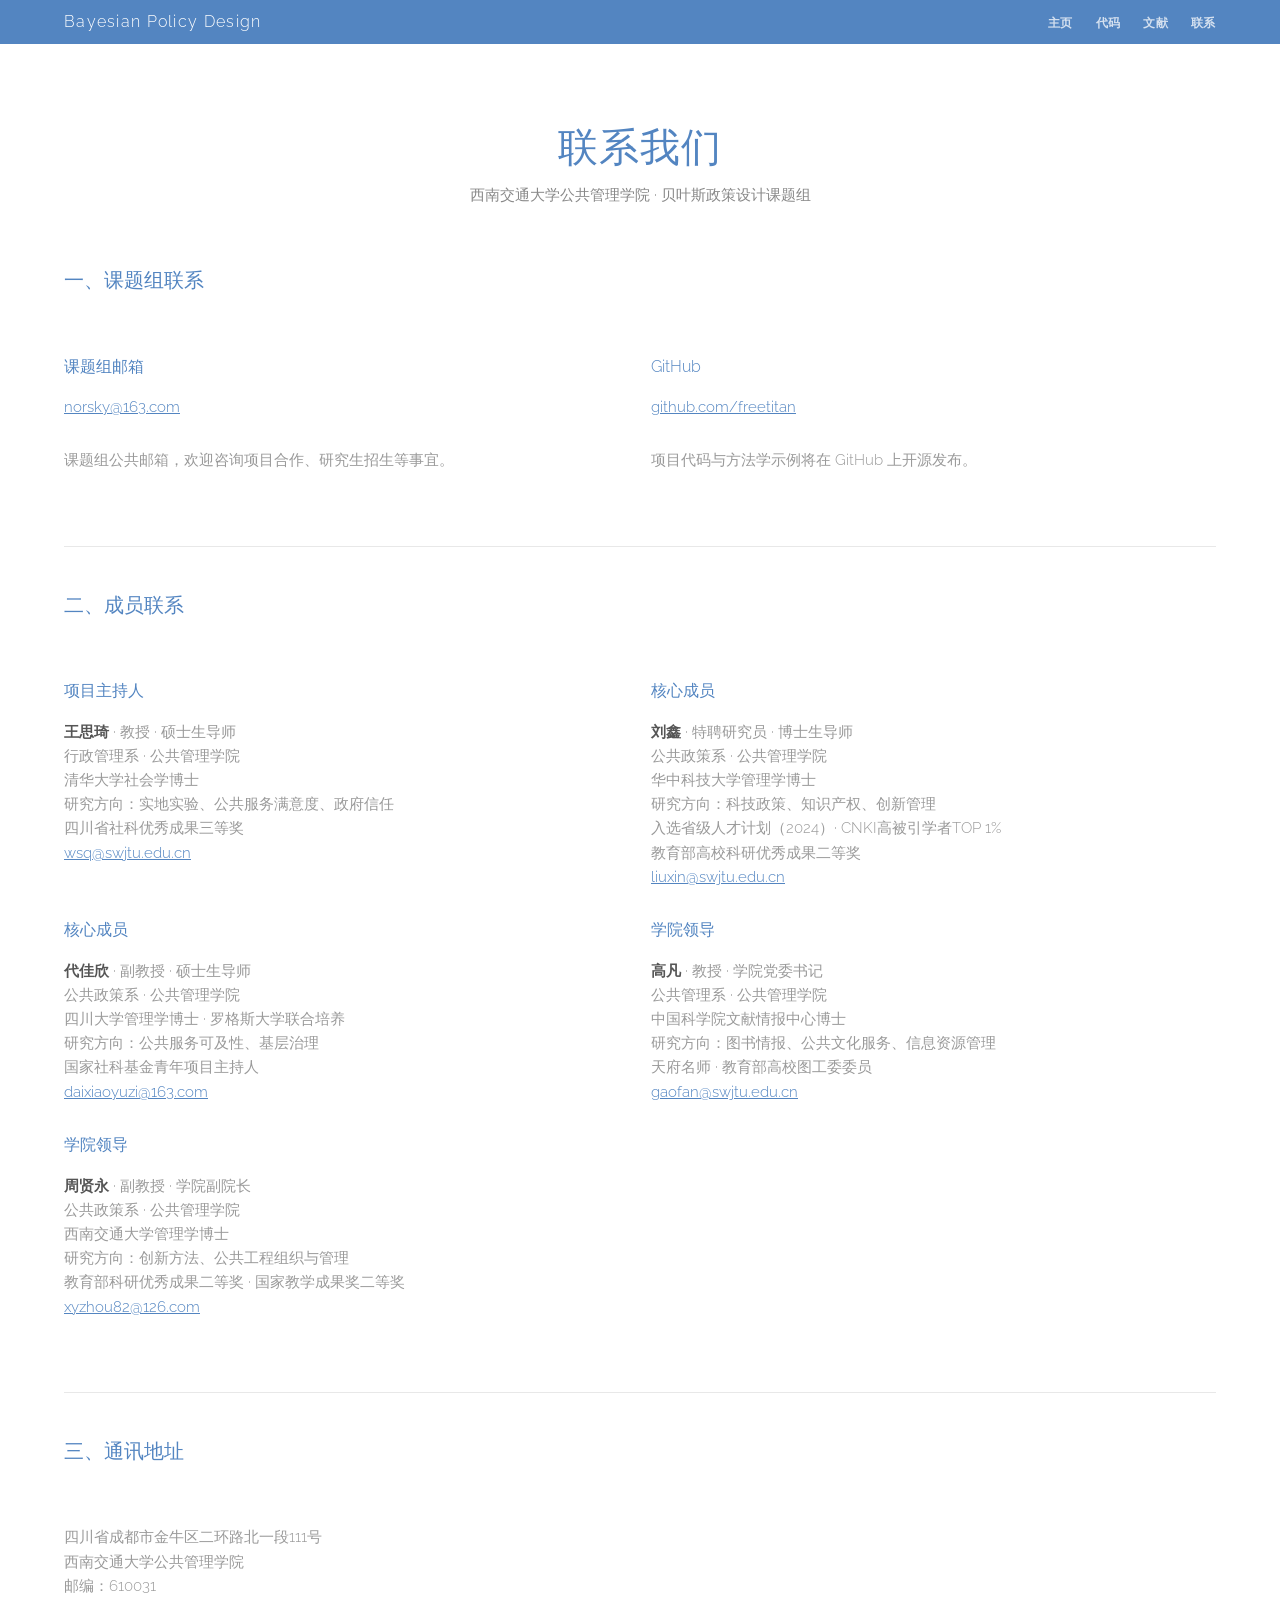
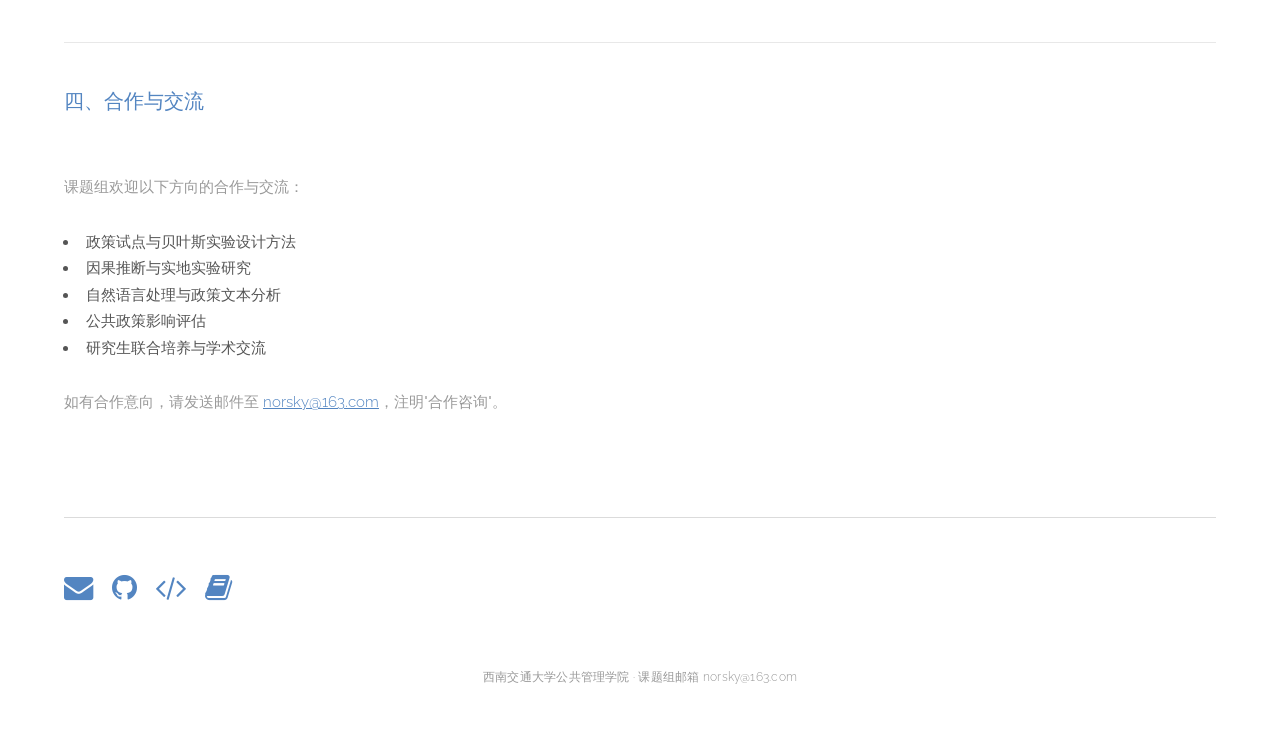
==== commit e65a77a9: "王思琦职称更新：副教授→教授" ====
--- a/contact.html
+++ b/contact.html
@@ -46,7 +46,7 @@
             <div class="row">
                 <div class="6u 12u$(small)">
                     <h4>项目主持人</h4>
-                    <p><strong>王思琦</strong> · 副教授 · 硕士生导师<br>
+                    <p><strong>王思琦</strong> · 教授 · 硕士生导师<br>
                     行政管理系 · 公共管理学院<br>
                     清华大学社会学博士<br>
                     研究方向：实地实验、公共服务满意度、政府信任<br>
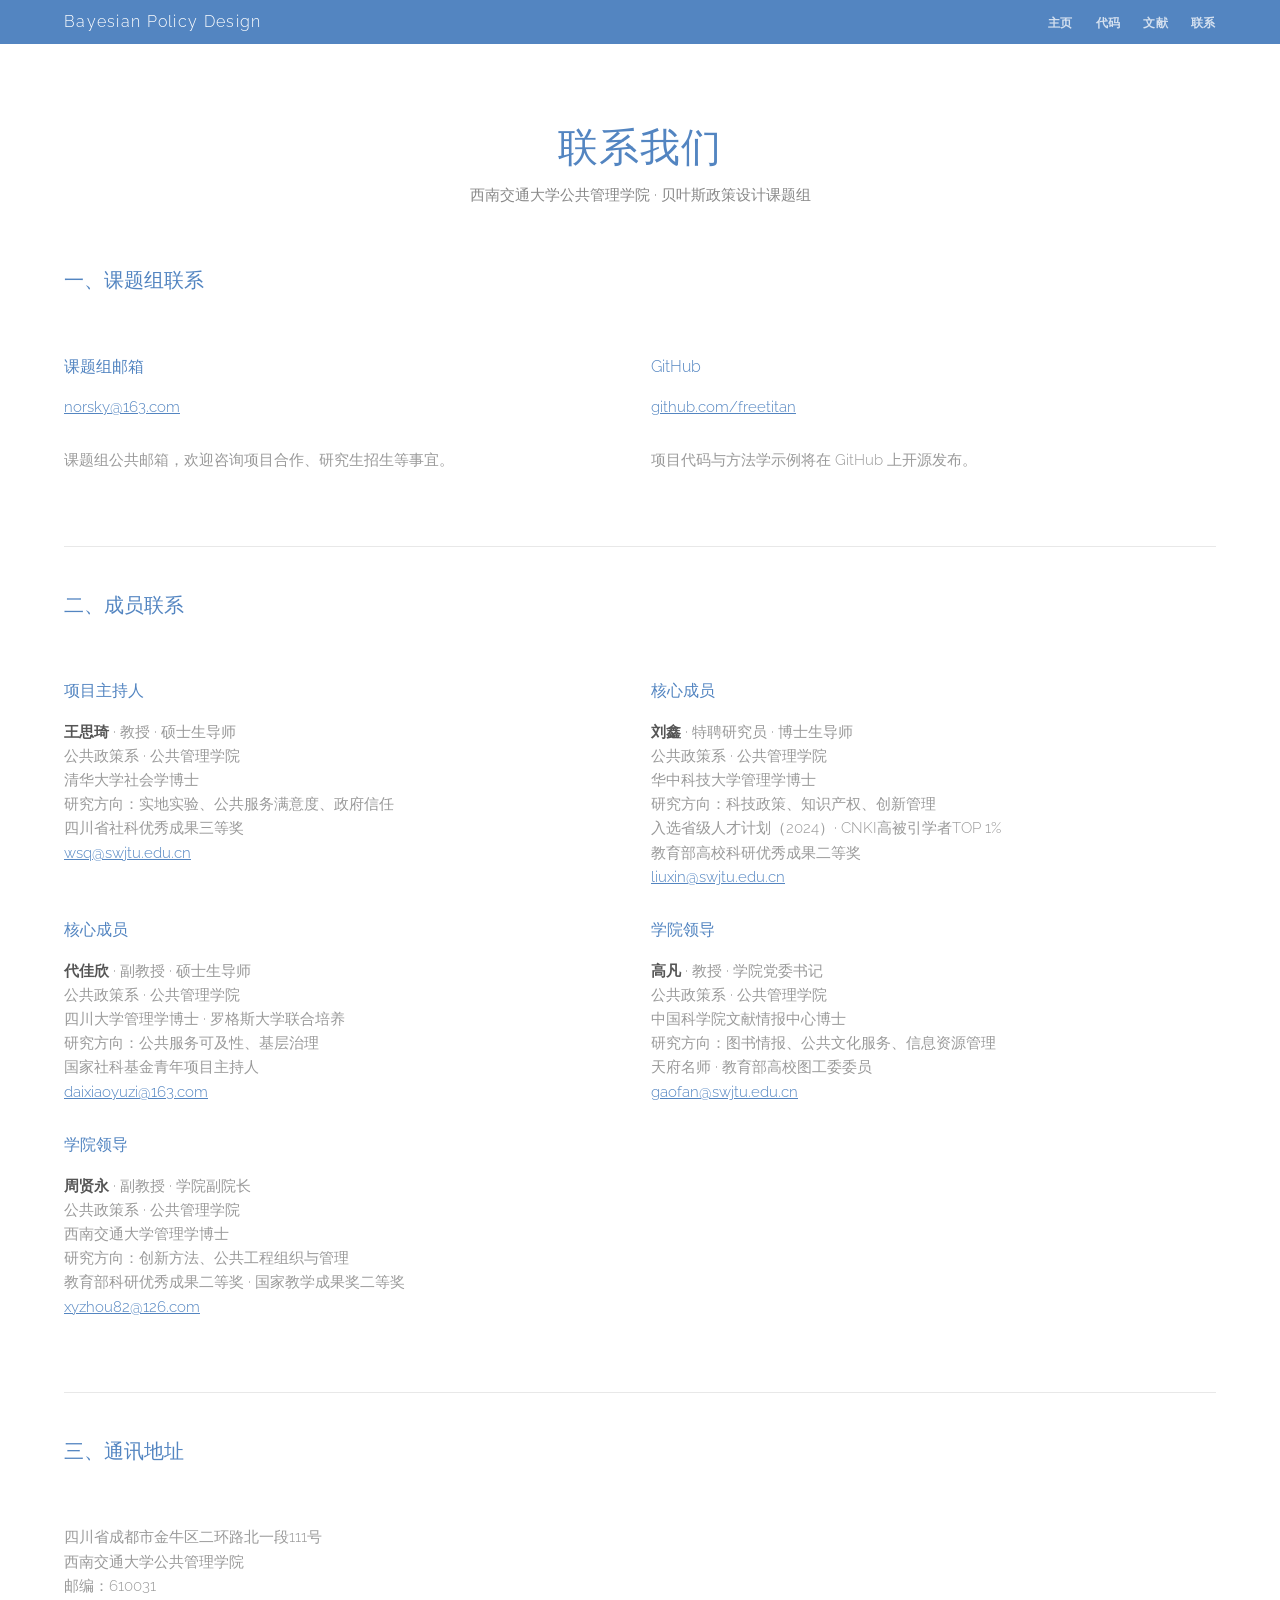
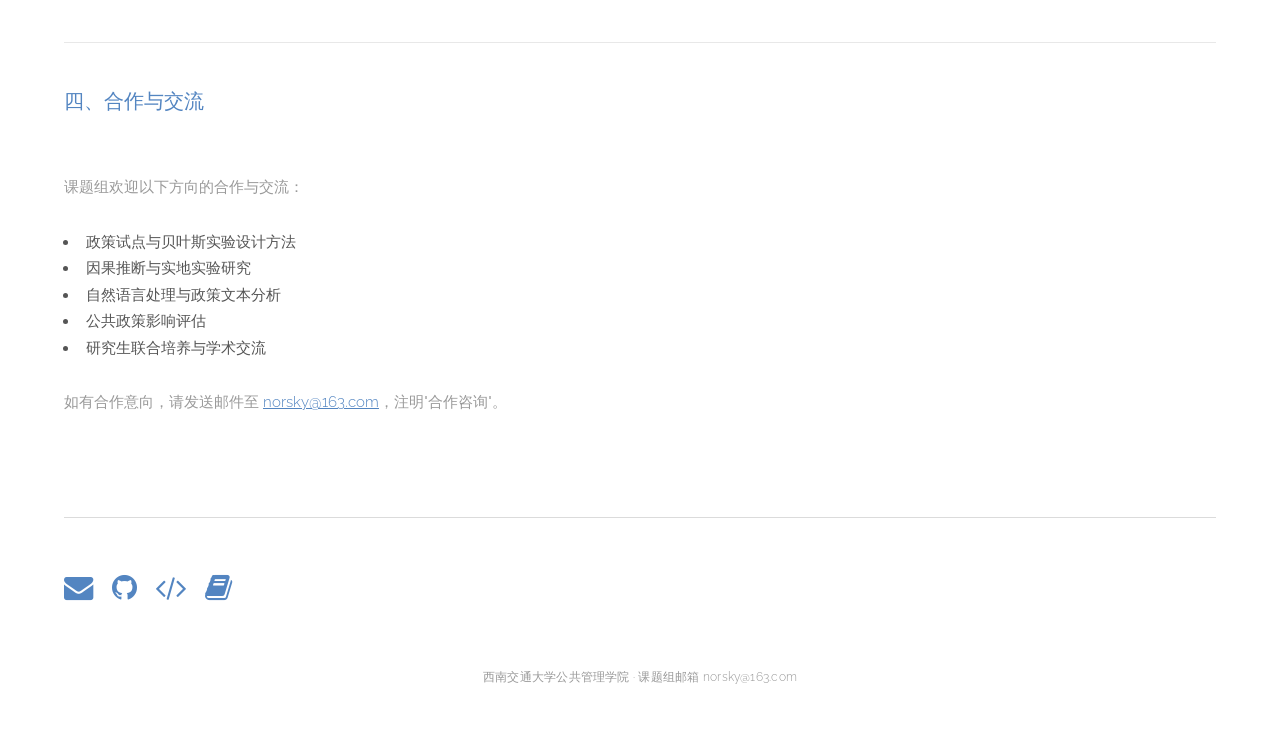
==== commit a37000fb: "所有人系别统一为公共政策系" ====
--- a/contact.html
+++ b/contact.html
@@ -47,7 +47,7 @@
                 <div class="6u 12u$(small)">
                     <h4>项目主持人</h4>
                     <p><strong>王思琦</strong> · 教授 · 硕士生导师<br>
-                    行政管理系 · 公共管理学院<br>
+                    公共政策系 · 公共管理学院<br>
                     清华大学社会学博士<br>
                     研究方向：实地实验、公共服务满意度、政府信任<br>
                     四川省社科优秀成果三等奖<br>
@@ -77,7 +77,7 @@
                 <div class="6u$ 12u$(small)">
                     <h4>学院领导</h4>
                     <p><strong>高凡</strong> · 教授 · 学院党委书记<br>
-                    公共管理系 · 公共管理学院<br>
+                    公共政策系 · 公共管理学院<br>
                     中国科学院文献情报中心博士<br>
                     研究方向：图书情报、公共文化服务、信息资源管理<br>
                     天府名师 · 教育部高校图工委委员<br>
